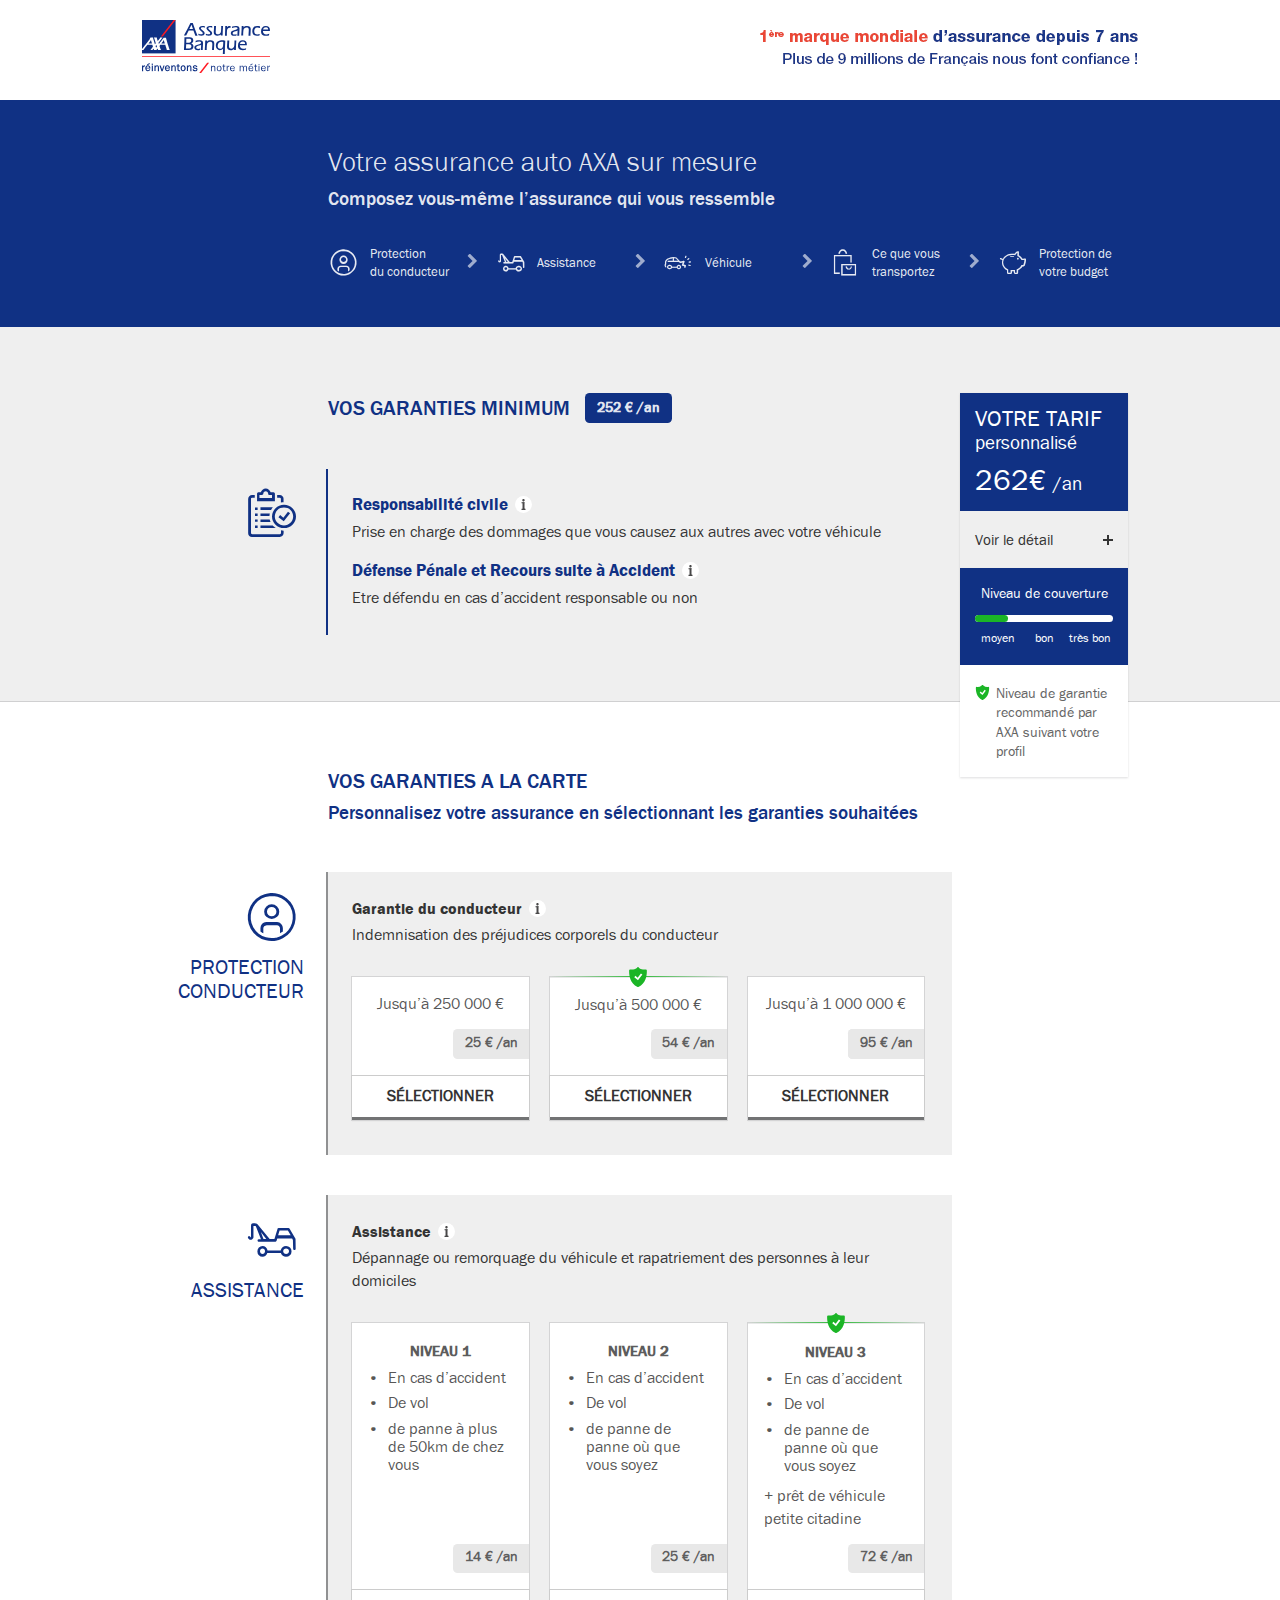
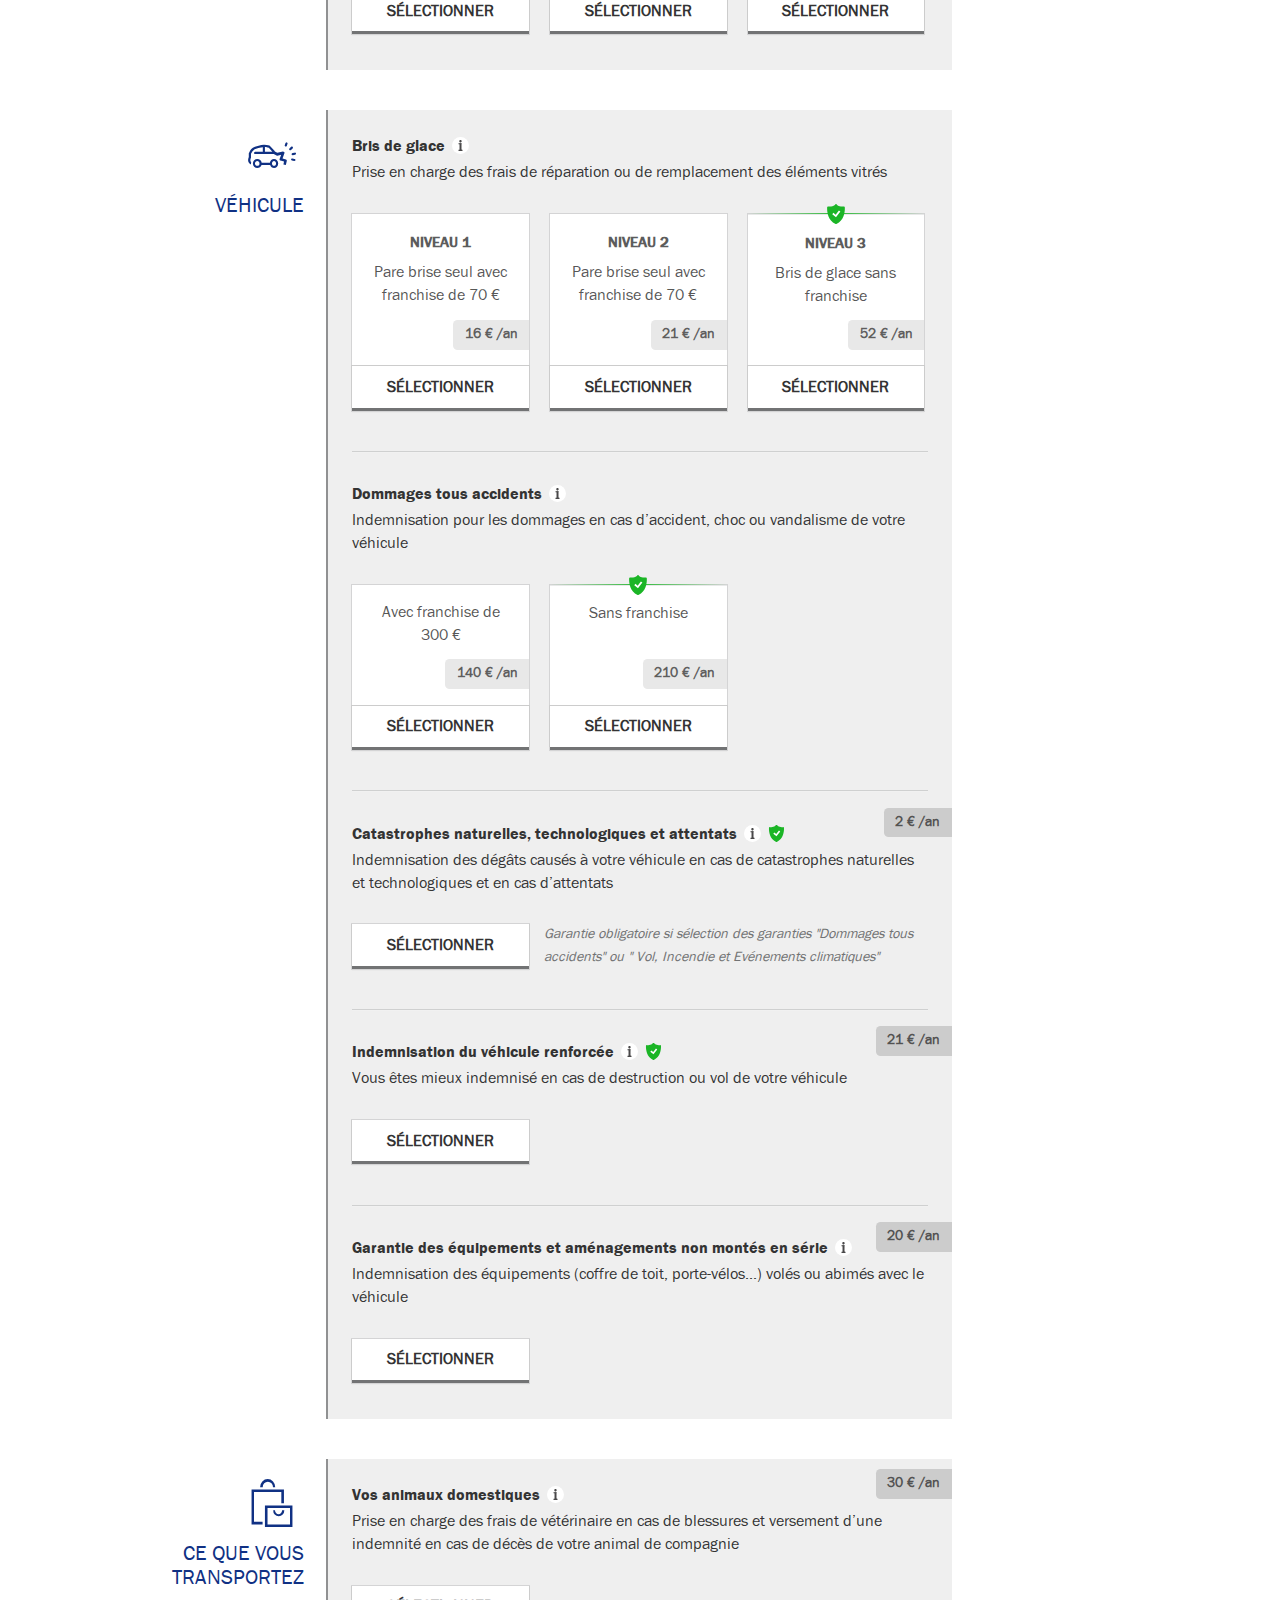
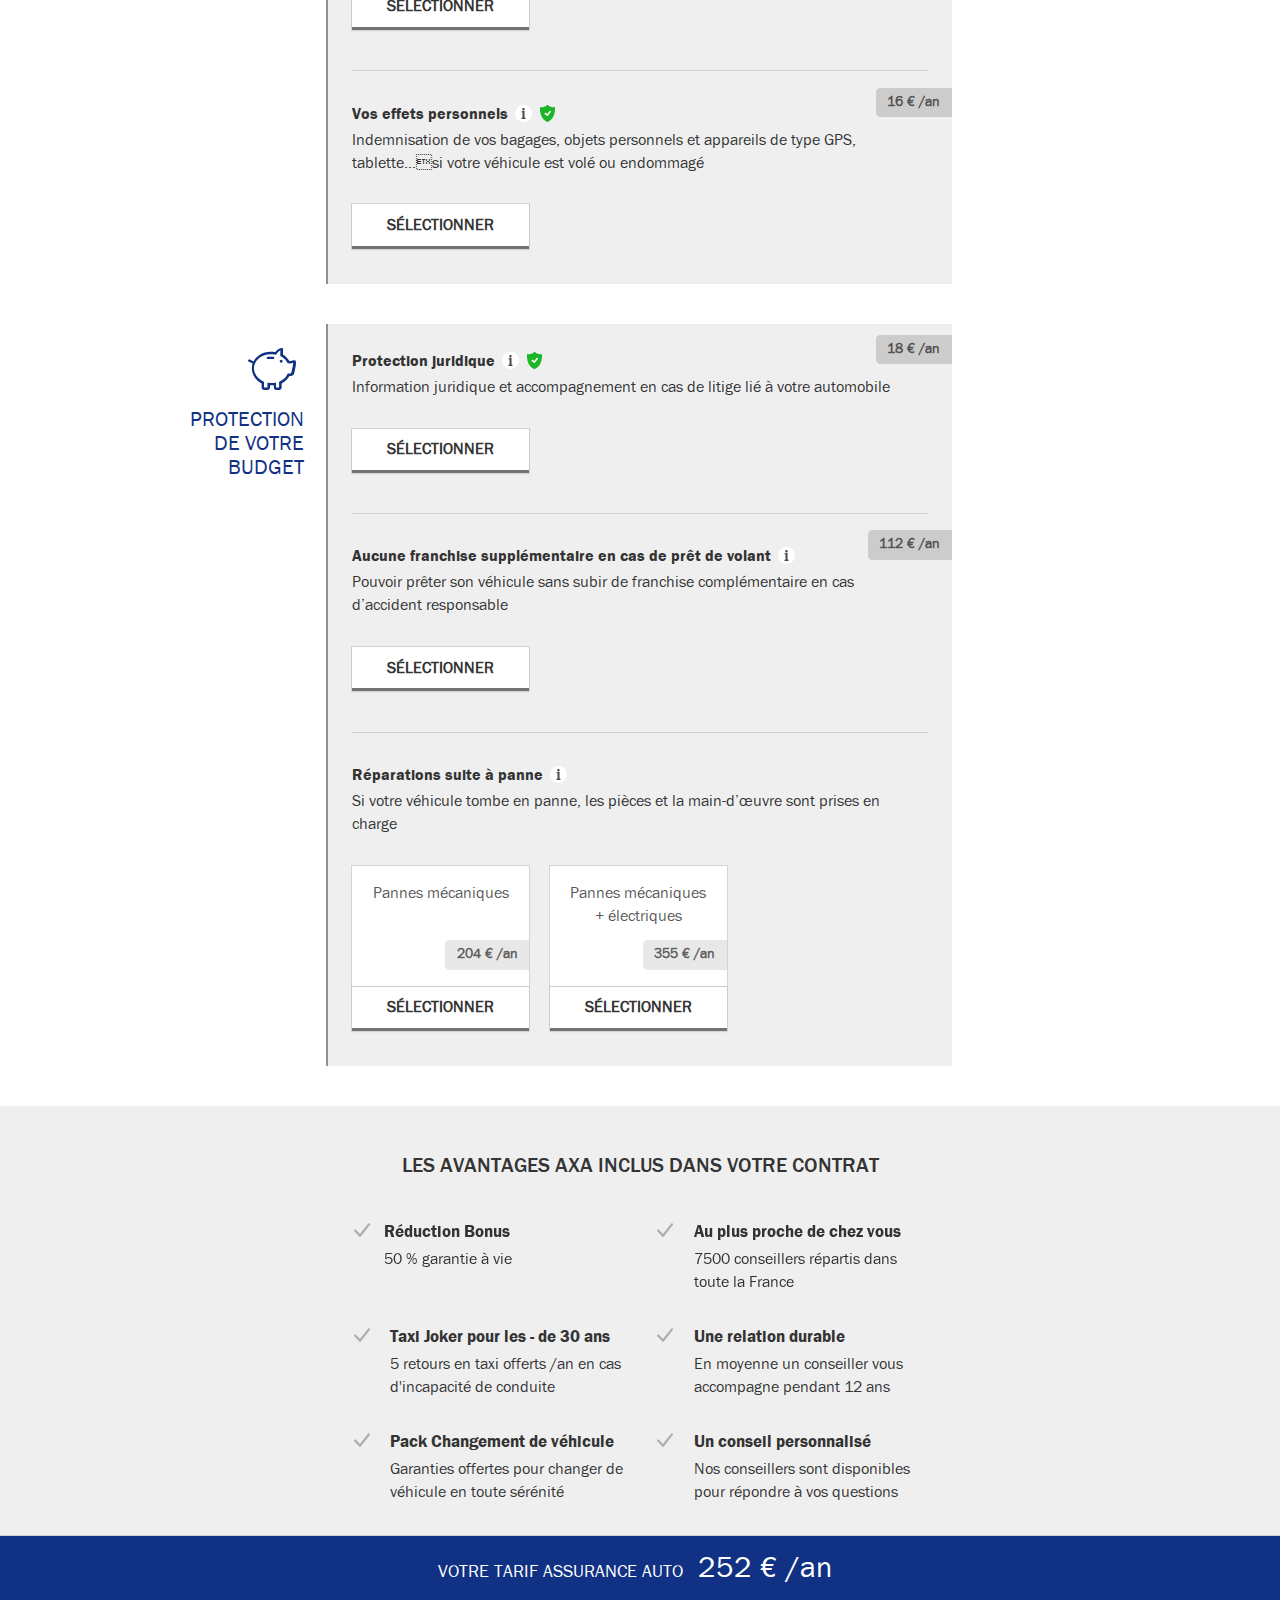
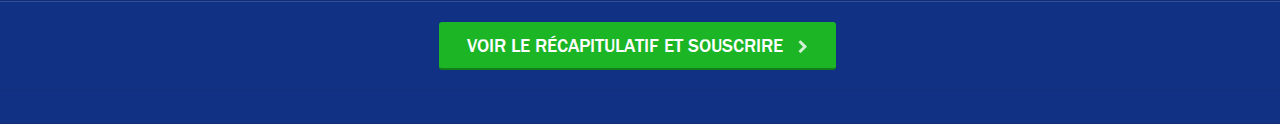
==== scenario1.html @ d93e7070 "scenario 2 wip + user agent old browser" ====
<!DOCTYPE html>
<html>
<head>
  <!-- Standard Meta -->
  <meta charset="utf-8" />
  <meta http-equiv="X-UA-Compatible" content="IE=edge,chrome=1" />
  <meta name="viewport" content="width=device-width, initial-scale=1.0, maximum-scale=1.0">


  <!-- Site Properities -->
  <title>AXA | Assurance Auto</title>

  <link rel="shortcut icon" type="image/vnd.microsoft.icon" href="images/favicon.ico">

  <link rel="stylesheet" type="text/css" href="css/jquery.reject.css" />
  <link rel="stylesheet" type="text/css" href="css/semantic.css">
  <link rel="stylesheet" type="text/css" href="css/scenario1.css">

  <script src="http://cdnjs.cloudflare.com/ajax/libs/jquery/2.0.3/jquery.js"></script>
  <script src="js/jquery.reject.js"></script>
  <script src="js/semantic.js"></script>
  <script src="js/scenario1.js"></script>

  <!-- REJECT OLD BROWSER -->
  <script>
	$(function() {
		// Handle external links
		$('a[rel="external"]').click(function() {
			var href = $(this).attr('href');

			// Send external link event to Google Analytics
			try {
				_gaq.push(['_trackEvent','External Links', href.split(/\/+/g)[1], href]);
			} catch (e) {};

			window.open(href,'jr_'+Math.round(Math.random()*11));
			return false;
		});

		// Handle displaying of option links
		$('em.option').css({
			cursor: 'pointer',
			fontSize: '1.1em',
			color: '#333',
			letterSpacing: '1px',
			borderBottom: '1px dashed #BBB'
		}).click(function() {
			var self = $(this);
			var opt = $.trim(self.text());

			$('ol.dp-c:first').children('li').children('span').each(function() {
				var self = $(this);
				var text = self.text();
				var srch = opt+':';

				// If found, highlight and jump window to position on page
				if (text.search(srch) !== -1) {
					self.css('color','red');
					window.location.hash = '#c-'+opt;
					window.scrollTo(0,self[0].offsetTop);
				}
			});
		});



		function excludeOldIE(){
			$.reject({
				reject: {
					// safari: true, // Apple Safari
					// chrome: true, // Google Chrome
					// firefox: true, // Mozilla Firefox
					msie: 9, // Microsoft Internet Explorer
					opera: true, // Opera
					konqueror: true, // Konqueror (Linux)
					unknown: true // Everything else
				},
				header: 'Navigateur non compatible ', // Header Text
				paragraph1: 'L\'affichage de ce parcours n\'est pas optimisé pour fonctionner avec une version d\'Internet Explorer antérieur à 10 ou avec le navigateur Opéra. Veuillez vous référer à un des navigateurs suivant afin d\'effectuer le test dans de bonne conditions. Nous vous recommandons d\'utiliser Chrome.', // Paragraph 1
				paragraph2: '',
				display: ['chrome','firefox','safari'],
				close: false
			}); // Customized Browsers

			return false;
		}

		excludeOldIE();


	});
	</script>

</head>
<body>

  <!-- HEADER -->
  <header>
    <div class="ui page padded grid">
      <div class="middle aligned row">
        <div class="four wide column">
          <a href="#" id="logo"><img src="images/logo_axa_assurance_banque.svg" alt="AXA Banque"></a>
        </div>
        <div class="twelve wide column">
          <div id="visual" class="ui right aligned segment">
            <img id="baseline" src="images/baseline.png" srcset="images/baseline.png 1x, images/baseline@2x.png 2x" alt="1ère marque mondiale d'assurance depuis 7 ans">
          </div>
        </div>
      </div>
    </div>
  </header>

<!-- MASTER TITLE -->
  <div id="masterTitle" class="ui inverted vertical segment">
    <div class="ui page grid">
      <div class="row">
        <div class="right floated thirteen wide column ">
          <h1>Votre assurance auto AXA sur mesure</h1>
          <p id="second_title">Composez vous-même l’assurance qui vous ressemble</p>
        </div>
      </div>
      <div class="row">
        <div class="right floated thirteen wide column">
          <div class="ui large inverted breadcrumb">
            <div class="section"><i class="icon-conducteur icon"></i><span>Protection<br>du conducteur</span></div>
            <i class="right chevron icon divider"></i>
            <div class="section"><i class="icon-assistance icon"></i><span>Assistance</span></div>
            <i class="right chevron icon divider"></i>
            <div class="section"><i class="icon-vehicule icon"></i><span>Véhicule</span></div>
            <i class="right chevron icon divider"></i>
            <div class="section"><i class="icon-transport icon"></i><span>Ce que vous transportez</span></div>
            <i class="right chevron icon divider"></i>
            <div class="section"><i class="icon-budget icon"></i><span>Protection de votre budget</span></div>
          </div>
        </div>
      </div>
    </div>
  </div>

<!-- GARANTIES-->
<div class="garanties">

  <!-- STICKY -->
  <div class="ui right rail">
    <div class="ui sticky">
      <div class="ui segment title">
        VOTRE TARIF<br>
        <span>personnalisé</span><br>
        <span class="total">262€</span> <span>/an</span>
      </div>
      <div class="ui segment detail ">
      <div class="ui grid trigger">
        <div class="twelve wide column">Voir le détail</div>
        <div class="four wide right aligned column"><img src="images/plus.svg"></div>
      </div>

        <!-- Modal sticky -->
        <div class="long ui modal">
        <div class="ui segment detail">
          <div class="ui grid trigger">
            <div class="twelve wide column">Masquer le détail</div>
            <div class="four wide right aligned column"><img src="images/minus.svg"></div>
          </div>
        </div>
          <table class="ui single line padded very basic table">
            <tbody>
              <thead>
                <tr>
                  <th class="first" colspan="5">VOS GARANTIES MINIMUM</th>
                </tr>
              </thead>
              <tr>
                <td colspan="3">Responsabilité civile + Dépense Pénale et Recours Suite à Accident</td>
                <td class="amount">54 €</td>
                <td><i class="huge icon-locker icon"></i></td>
              </tr>
              <thead>
                <tr>
                  <th colspan="5">VOTRE SÉLECTION DE GARANTIES</th>
                </tr>
              </thead>
              <tr>
                <td>VOTRE PROTECTION</td>
                <td class="offer">Garantie du conducteur</td>
                <td class="detailOffer">Jusqu’à 500 000 €</td>
                <td class="amount">54 €</td>
                <td><i class="huge icon-trash icon"></i></td>
              </tr>
              <tr>
                <td>ASSISTANCE</td>
                <td class="offer">Dépannage</td>
                <td class="detailOffer">Niveau 1</td>
                <td class="amount">8 €</td>
                <td><i class="huge icon-trash icon"></i></td>
              </tr>
              <tr>
                <td>VÉHICULE</td>
                <td class="offer">Vol / Incendie / Évén. climatiques</td>
                <td class="detailOffer">Sans Franchise</td>
                <td class="amount">20 €</td>
                <td><i class="huge icon-trash icon"></i></td>
              </tr>
              <tr class="owned">
                <td></td>
                <td class="offer">Bris de glace</td>
                <td class="detailOffer">Niveau 2</td>
                <td class="amount">21 €</td>
                <td><i class="huge icon-trash icon"></i></td>
              </tr>
              <tr>
                <td>CE QUE VOUS TRANSPORTEZ</td>
                <td class="offer">Animaux domestiques</td>
                <td class="detailOffer"></td>
                <td class="amount">30 €</td>
                <td><i class="huge icon-trash icon"></i></td>
              </tr>
            </tbody>
          </table>
        </div>
        <!-- Fin Modal sticky -->

      </div>
      <div class="ui segment couverture center aligned">
        Niveau de couverture
        <div class="ui progress" data-percent="24">
          <div class="bar" style="transition-duration: 300ms; width: 24%;"></div>
        </div>
        <div class="ui equal width padded grid">
          <div class="column">moyen</div>
          <div class="column">bon</div>
          <div class="column">très bon</div>
        </div>
      </div>
      <div class="ui segment legende">
        <div class="ui grid">
          <div class="one wide column"><img src="images/recommandation_badge.svg"></div>
          <div class="fourteen wide column description">Niveau de garantie recommandé par AXA suivant votre profil</div>
        </div>
      </div>
    </div>
  </div>
<!-- FIN STICKY -->

  <!-- GARANTIES BASE -->
  <div id="garanties_base" class="ui vertical segment">
    <div class="ui page grid startTitle">
      <div class="three wide right aligned column garanties_icons_col">
      </div>
      <div class="ten wide column garantie_content_col">
          <h2>VOS GARANTIES MINIMUM
            <div class="ui inverted label">252 € /an</div>
          </h2>
      </div>
    </div>
      <div class="ui page divided relaxed grid">
        <div class="three wide right aligned column garanties_icons_col">
          <i class="huge icon-garanties_minimum icon"></i>
        </div>
        <div class="ten wide column garantie_content_col">
          <h4>Responsabilité civile
            <img src="images/information_colored.svg" class="iconInfo pop" data-variation="inverted"  data-position="top center" >
            <div class="ui fluid popup transition hidden">
              Cette garantie prend en charge les dommages que le conducteur de votre véhicule pourrait  causer aux autres lors d’un accident de la circulation dont il est responsable. Ainsi seront indemnisés :
              <ul>
                <li>les personnes blessées ou tuées (les passagers de votre véhicule, les conducteurs et passagers des autres véhicules, les piétons ou cyclistes)</li>
                <li>les dégâts matériels causés aux autres (véhicules, façades etc…)</li>
              </ul>
              En revanche, vos propres dommages (corporels ou matériels) ne sont jamais pris en charge par cette garantie.
            </div>
          </h4>
          <p>Prise en charge des dommages que vous causez aux autres avec votre véhicule</p>
          <h4>Défense Pénale et Recours suite à Accident
            <img src="images/information_colored.svg" class="iconInfo pop" data-variation="inverted" data-position="top center" >
            <div class="ui fluid popup transition hidden" >
              En cas d’accident de la circulation, nous assurons votre défense devant les tribunaux lorsque vous faites l’objet de poursuites pénales. Si vous n’êtes pas responsable de l’accident, nous vous aidons à obtenir la réparation de vos dommages (véhicule assuré et ses occupants).
            </div>
          </h4>
          <p>Etre défendu en cas d’accident responsable ou non</p>
        </div>
      </div>
  </div>


  <!-- GARANTIES A LA CARTE -->
  <div id="garanties_carte" class="ui vertical segment">
    <div class="ui page grid startTitle">
      <div class="three wide right aligned column garanties_icons_col">
      </div>
      <div class="ten wide column garantie_content_col">
          <h2>VOS GARANTIES A LA CARTE</h2>
          <p id="second_title">Personnalisez votre assurance en sélectionnant les garanties souhaitées</p>
      </div>
    </div>

    <!-- SECTION PANEL D'OFFRES -->
    <div class="ui page divided relaxed grid">
        <div class="three wide right aligned column garanties_icons_col">
          <i class="huge icon-conducteur icon"></i>
          <p>PROTECTION CONDUCTEUR</p>
        </div>
        <div class="ten wide column garantie_content_col offers">
          <h4>Garantie du conducteur
            <img src="images/information_colored.svg" class="iconInfo pop" data-variation="inverted" data-position="top center" >
            <div class="ui fluid popup transition hidden">
              Cette garantie prend en charge les préjudices liés aux blessures ou au décès du conducteur de votre véhicule (dépenses de santé/chirurgie/obsèques, handicap temporaire ou définitif, assistance d’une tierce personne, perte de revenus, etc…) lorsqu'il est lui-même responsable de l'accident.
            </div>
          </h4>
          <p>Indemnisation des préjudices corporels du conducteur</p>



          <div class="ui three cards">
            <div class="ui card">
              <div class="content">
                <div class="description center aligned">
                  Jusqu’à 250 000 €
                </div>
                <div class="ui label">25 € /an</div>
              </div>

              <div class="ui bottom attached buttons">
                <div class="ui toggle button">
                  SÉLECTIONNER
                </div>
              </div>
            </div>

            <div class="ui card recommandation">
                <img src="images/recommandation_badge.svg" class="icon-recommandation icon offerBadge"></i>
              <div class="content">
                <div class="description center aligned">
                  Jusqu’à 500 000 €
                </div>
                <div class="ui label">54 € /an</div>
              </div>
              <div class="ui bottom attached buttons">
                <div class="ui toggle button">
                  SÉLECTIONNER
                </div>
              </div>
            </div>

            <div class="ui card">
              <div class="content">
                <div class="description center aligned">
                  Jusqu’à 1 000 000 €
                </div>
                <div class="ui label">95 € /an</div>
              </div>
              <div class="ui bottom"><div class="ui label">95 € /an</div></div>
              <div class="ui bottom attached buttons">
                <div class="ui toggle button">
                  SÉLECTIONNER
                </div>
              </div>
            </div>
          </div>

        </div>
    </div>
    <!-- FIN DE SECTION PANEL D'OFFRES -->

    <!-- SECTION PANEL D'OFFRES -->
    <div class="ui page divided relaxed grid">
        <div class="three wide right aligned column garanties_icons_col">
          <i class="huge icon-assistance icon"></i>
          <p>ASSISTANCE</p>
        </div>
        <div class="ten wide column garantie_content_col offers">
          <h4>Assistance
            <img src="images/information_colored.svg" class="iconInfo pop" data-variation="inverted" data-position="top center" >
            <div class="ui fluid popup transition hidden">
              Nous organisons le dépannage/remorquage de votre véhicule 24h/24, 7j/7, en France et dans tous les pays étrangers figurant sur votre carte verte. et prenons en charge les frais de dépannage/remorquage.<br>
Nous prenons en charge l’organisation et les frais de taxi, train ou avion pour vous ramener chez vous et ensuite pour venir récupérer votre véhicule une fois réparé. Si vous préférez attendre sur place que votre véhicule soit réparé, nous organisons et prenons en charge les nuits d’hôtel (jusqu’à 2 nuits).
            </div>
          </h4>
          <p>Dépannage ou remorquage du véhicule et rapatriement des personnes à leur domiciles</p>

          <div class="ui three cards">
            <div class="ui card">
              <div class="content">
                <h4 class="ui sub header center aligned">
                  Niveau 1
                </h4>
                <div class="description">
                  <div class="ui bulleted list">
                    <div class="item">En cas d’accident</div>
                    <div class="item">De vol</div>
                    <div class="item">de panne à plus de 50km de chez vous</div>
                  </div>
                </div>
                  <div class="ui label">14 € /an</div>
              </div>
              <div class="ui bottom attached buttons">
                <div class="ui toggle button">
                  SÉLECTIONNER
                </div>
              </div>
            </div>

            <div class="ui card">
              <div class="content">
                <h4 class="ui sub header center aligned">
                  Niveau 2
                </h4>
                <div class="description">
                  <div class="ui bulleted list">
                    <div class="item">En cas d’accident</div>
                    <div class="item">De vol</div>
                    <div class="item">de panne de panne où que vous soyez</div>
                  </div>
                </div>
                <div class="ui label">25 € /an</div>
              </div>
              <div class="ui bottom attached buttons">
                <div class="ui toggle button">
                  SÉLECTIONNER
                </div>
              </div>
            </div>

            <div class="ui card recommandation">
                <img src="images/recommandation_badge.svg" class="icon-recommandation icon offerBadge"></i>
              <div class="content">
                <h4 class="ui sub header center aligned">
                  Niveau 3
                </h4>
                <div class="description">
                  <div class="ui bulleted list">
                    <div class="item">En cas d’accident</div>
                    <div class="item">De vol</div>
                    <div class="item">de panne de panne où que vous soyez</div>
                  </div>
                </div>
                <div class="description">
                  +  prêt de véhicule petite citadine
                </div>
                <div class="ui label">72 € /an</div>
              </div>
              <div class="ui bottom attached buttons">
                <div class="ui toggle button">
                  SÉLECTIONNER
                </div>
              </div>
            </div>
        </div>
    </div>
  </div>
<!-- FIN DE SECTION PANEL D'OFFRES -->

<!-- SECTION PANEL D'OFFRES -->
<div class="ui page divided relaxed grid">
    <div class="three wide right aligned column garanties_icons_col">
      <i class="huge icon-vehicule icon"></i>
      <p>VÉHICULE</p>
    </div>
    <div class="ten wide column garantie_content_col offers">


      <!-- SECTION OFFRE -->
      <h4>Bris de glace
        <img src="images/information_colored.svg" class="iconInfo pop" data-variation="inverted" data-position="top center" >
        <div class="ui fluid popup transition hidden">
          En fonction du niveau choisi, nous prenons en charge les frais de réparation ou de remplacement des éléments vitrés endommagés pare-brise, vitres, feux avant ou toit vitré.
        </div>
      </h4>
      <p>Prise en charge des frais de réparation ou de remplacement des éléments vitrés</p>

      <div class="ui three cards">
        <div class="ui card">
          <div class="content">
            <h4 class="ui sub header center aligned">
              Niveau 1
            </h4>
            <div class="description center aligned">
              Pare brise seul avec franchise de 70 €
            </div>
              <div class="ui label">16 € /an</div>
          </div>
          <div class="ui bottom attached buttons">
            <div class="ui toggle button">
              SÉLECTIONNER
            </div>
          </div>
        </div>

        <div class="ui card">
          <div class="content">
            <h4 class="ui sub header center aligned">
              Niveau 2
            </h4>
            <div class="description center aligned">
              Pare brise seul avec franchise de 70 €
            </div>
            <div class="ui label">21 € /an</div>
          </div>
          <div class="ui bottom attached buttons">
            <div class="ui toggle button">
              SÉLECTIONNER
            </div>
          </div>
        </div>

        <div class="ui card recommandation">
            <img src="images/recommandation_badge.svg" class="icon-recommandation icon offerBadge"></i>
          <div class="content">
            <h4 class="ui sub header center aligned">
              Niveau 3
            </h4>
            <div class="description center aligned">
              Bris de glace sans franchise
            </div>
            <div class="ui label">52 € /an</div>
          </div>
          <div class="ui bottom attached buttons">
            <div class="ui toggle button">
              SÉLECTIONNER
            </div>
          </div>
        </div>
    </div>
  <!-- FIN D'UNE SECTION OFFRE -->

  <div class="ui section divider"></div>

  <!-- SECTION OFFRE -->
  <h4>Dommages tous accidents
    <img src="images/information_colored.svg" class="iconInfo pop" data-variation="inverted" data-position="top center" >
    <div class="ui fluid popup transition hidden">
      Nous garantissons votre véhicule contre les dommages résultant de toute collision, choc, acte de vandalisme, ou sortie de route que vous soyez responsable ou non.
    </div>
  </h4>
  <p>Indemnisation pour les dommages en cas d’accident, choc ou vandalisme de votre véhicule</p>

  <div class="ui three cards">
    <div class="ui card">
      <div class="content">
        <div class="description center aligned">
          Avec franchise de 300 €
        </div>
          <div class="ui label">140 € /an</div>
      </div>
      <div class="ui bottom attached buttons">
        <div class="ui toggle button">
          SÉLECTIONNER
        </div>
      </div>
    </div>

    <div class="ui card recommandation">
        <img src="images/recommandation_badge.svg" class="icon-recommandation icon offerBadge"></i>
      <div class="content">
        <div class="description center aligned">
          Sans franchise
        </div>
        <div class="ui label">210 € /an</div>
      </div>
      <div class="ui bottom attached buttons">
        <div class="ui toggle button">
          SÉLECTIONNER
        </div>
      </div>
    </div>
  </div>
  <!-- FIN D'UNE SECTION OFFRE -->

  <div class="ui section divider"></div>

    <!-- SECTION OFFRE -->
    <div class="offer">
      <div class="ui label">2 € /an</div>
      <h4>Catastrophes naturelles, technologiques et attentats
        <img src="images/information_colored.svg" class="iconInfo pop" data-variation="inverted" data-position="top center">
        <div class="ui fluid popup transition hidden">
          Nous vous indemnisons pour les dommages matériels subis par votre véhicule en cas de grêle, neige, tempête, ouragan ou cyclone.
        </div>
        <img src="images/recommandation_badge.svg" class="iconInfo">
      </h4>
      <p>Indemnisation des dégâts causés à votre véhicule en cas de catastrophes naturelles et technologiques et en cas d’attentats</p>

      <div class="ui three cards">
        <div class="ui card buttonStandAlone">
          <div class="ui bottom attached buttons">
            <div class="ui toggle button">
              SÉLECTIONNER
            </div>
          </div>
        </div>
          <div class="ui segment sideNote">
            Garantie obligatoire si sélection des garanties "Dommages tous accidents" ou " Vol, Incendie et Evénements climatiques"
          </div>
      </div>
    </div>
    <!-- FIN D'UNE SECTION OFFRE -->

    <div class="ui section divider"></div>

      <!-- SECTION OFFRE -->
      <div class="offer">
        <div class="ui label">21 € /an</div>
        <h4>Indemnisation du véhicule renforcée
          <img src="images/information_colored.svg" class="iconInfo pop" data-variation="inverted" data-position="top center">
          <div class="ui fluid popup transition hidden">
            Votre véhicule vous est remboursé :
            <ul>
              <li>les personnes blessées ou tuées (les passagers de votre véhicule, les conducteurs et passagers des autres véhicules, les piétons ou cyclistes)</li>
              <li>les dégâts matériels causés aux autres (véhicules, façades etc…)</li>
            </ul>
            La valeur d’achat correspond au prix auquel vous avez acheté votre véhicule.<br>
            La valeur marché correspond au prix auquel le véhicule aurait pu être vendu juste avant le sinistre. Elle est toujours déterminée par un expert
          </div>
          <img src="images/recommandation_badge.svg" class="iconInfo">
        </h4>
        <p>Vous êtes mieux indemnisé en cas de destruction ou vol de votre véhicule</p>

        <div class="ui three cards">
          <div class="ui card buttonStandAlone">
            <div class="ui bottom attached buttons">
              <div class="ui toggle button">
                SÉLECTIONNER
              </div>
            </div>
          </div>
        </div>
      </div>
      <!-- FIN D'UNE SECTION OFFRE -->

      <div class="ui section divider"></div>

        <!-- SECTION OFFRE -->
        <div class="offer">
          <div class="ui label">20 € /an</div>
          <h4>Garantie des équipements et aménagements non montés en série
            <img src="images/information_colored.svg" class="iconInfo pop" data-variation="inverted" data-position="top center">
            <div class="ui fluid popup transition hidden">
              Nous indemnisons les équipements de votre véhicule non montés en série (coffre de toit, porte-vélos, aménagement pour personne handicapée...) jusqu’à 3500 € au titre des garanties incendie, vol, événements climatiques, et dommages tous accidents si celles-ci sont souscrites.
            </div>
          </h4>
          <p>Indemnisation des équipements (coffre de toit, porte-vélos...) volés ou abimés avec le véhicule</p>

          <div class="ui three cards">
            <div class="ui card buttonStandAlone">
              <div class="ui bottom attached buttons">
                <div class="ui toggle button">
                  SÉLECTIONNER
                </div>
              </div>
            </div>
          </div>
        </div>
        <!-- FIN D'UNE SECTION OFFRE -->
    </div>
</div>
<!-- FIN DE SECTION PANEL D'OFFRES -->

<!-- SECTION PANEL D'OFFRES -->
<div class="ui page divided relaxed grid">
    <div class="three wide right aligned column garanties_icons_col">
      <i class="huge icon-transport icon"></i>
      <p>CE QUE VOUS TRANSPORTEZ</p>
    </div>
    <div class="ten wide column garantie_content_col offers">

      <!-- SECTION OFFRE -->
      <div class="offer">
        <div class="ui label">30 € /an</div>
        <h4>Vos animaux domestiques
          <img src="images/information_colored.svg" class="iconInfo pop" data-variation="inverted" data-position="top center" >
          <div class="ui fluid popup transition hidden">
            Si suite à un accident, votre animal domestique transporté est blessé, nous prenons en charge les frais de vétérinaire jusqu’à 1 500 € /an. En cas de décès, nous prenons en charge les frais (incinération, sépulture…) dans la limite de ce plafond.
          </div>
        </h4>
        <p>Prise en charge des frais de vétérinaire en cas de blessures et versement d’une indemnité en cas de décès de votre animal de compagnie</p>

        <div class="ui three cards">
          <div class="ui card buttonStandAlone">
            <div class="ui bottom attached buttons">
              <div class="ui toggle button">
                SÉLECTIONNER
              </div>
            </div>
          </div>
        </div>
    </div>
    <!-- FIN D'UNE SECTION OFFRE -->

  <div class="ui section divider"></div>

        <!-- SECTION OFFRE -->
        <div class="offer">
          <div class="ui label">16 € /an</div>
          <h4>Vos effets personnels
            <img src="images/information_colored.svg" class="iconInfo pop" data-variation="inverted" data-position="top center">
            <div class="ui fluid popup transition hidden">
              Nous indemnisons vos effets personnels tels que bagages, objets personnels et appareils de type GPS, DVD, ordinateur portable s'ils sont endommagés ou volés en même temps que votre véhicule.
            </div>
          <img src="images/recommandation_badge.svg" class="iconInfo">
          </h4>
          <p>Indemnisation de vos bagages, objets personnels et appareils de type GPS, tablette…si votre véhicule est volé ou endommagé</p>

          <div class="ui three cards">
            <div class="ui card buttonStandAlone">
              <div class="ui bottom attached buttons">
                <div class="ui toggle button">
                  SÉLECTIONNER
                </div>
              </div>
            </div>
          </div>
        </div>
        <!-- FIN D'UNE SECTION OFFRE -->
    </div>
</div>
<!-- FIN DE SECTION PANEL D'OFFRES -->


<!-- SECTION PANEL D'OFFRES -->
<div class="ui page divided relaxed grid">
    <div class="three wide right aligned column garanties_icons_col">
      <i class="huge icon-budget icon"></i>
      <p>PROTECTION DE VOTRE BUDGET</p>
    </div>
    <div class="ten wide column garantie_content_col offers last">

      <!-- SECTION OFFRE -->
      <div class="offer">
        <div class="ui label">18 € /an</div>
        <h4>Protection juridique
          <img src="images/information_colored.svg" class="iconInfo pop" data-variation="inverted" data-position="top center" >
          <div class="ui fluid  popup transition hidden">
            Information juridique par téléphone et accompagnement jusqu’à la résolution amiable ou judiciaire du litige et la prise en charge des frais et honoraires  (experts, avocats…) jusqu’à 10 000 €  Domaines d’application :
            <ul>
              <li>l’achat ou la vente du véhicule,</li>
              <li>le contrôle technique,</li>
              <li>la réparation par un professionnel </li>
              <li>le box ou parking du véhicule,</li>
              <li>l’agression par un autre automobiliste</li>
              <li>tout litige vous opposant à l’assureur de votre véhicule</li>
            </ul>
          </div>
          <img src="images/recommandation_badge.svg" class="iconInfo">
        </h4>
        <p>Information juridique et accompagnement en cas de litige lié à votre automobile</p>

        <div class="ui three cards">
          <div class="ui card buttonStandAlone">
            <div class="ui bottom attached buttons">
              <div class="ui toggle button">
                SÉLECTIONNER
              </div>
            </div>
          </div>
        </div>
    </div>
    <!-- FIN D'UNE SECTION OFFRE -->

  <div class="ui section divider"></div>

        <!-- SECTION OFFRE -->
        <div class="offer">
          <div class="ui label">112 € /an</div>
          <h4>Aucune franchise supplémentaire en cas de prêt de volant
            <img src="images/information_colored.svg" class="iconInfo pop" data-variation="inverted" data-position="top center">
            <div class="ui fluid popup transition hidden">
              Lorsque vous prêtez votre véhicule à une personne autre que votre conjoint, une franchise complémentaire de 1500 € s’applique en cas d’accident  responsable. Cette option vous permet de supprimer la franchise complémentaire pour certains types de conducteurs à qui vous prêtez votre véhicule
            </div>
          </h4>
          <p>Pouvoir prêter son véhicule sans subir de franchise complémentaire en cas d’accident responsable</p>

          <div class="ui three cards">
            <div class="ui card buttonStandAlone">
              <div class="ui bottom attached buttons">
                <div class="ui toggle button">
                  SÉLECTIONNER
                </div>
              </div>
            </div>
          </div>
        </div>
        <!-- FIN D'UNE SECTION OFFRE -->

        <div class="ui section divider"></div>

        <!-- SECTION OFFRE -->
        <h4>Réparations suite à panne
          <img src="images/information_colored.svg" id="specificIcon" class="iconInfo pop" data-variation="inverted" data-position="top center" >
          <div class="ui fluid popup transition hidden">
            Cette garantie s’applique jusqu’au 100 000ème km du véhicule.
          </div>
        </h4>
        <p>Si votre véhicule tombe en panne, les pièces et la main-d’œuvre sont prises en charge</p>

        <div class="ui three cards">
          <div class="ui card">
            <div class="content">
              <div class="description center aligned">
                Pannes mécaniques
              </div>
                <div class="ui label">204 € /an</div>
            </div>
            <div class="ui bottom attached buttons">
              <div class="ui toggle button">
                SÉLECTIONNER
              </div>
            </div>
          </div>

          <div class="ui card">
            <div class="content">
              <div class="description center aligned">
                Pannes mécaniques + électriques
              </div>
              <div class="ui label">355 € /an</div>
            </div>
            <div class="ui bottom attached buttons">
              <div class="ui toggle button">
                SÉLECTIONNER
              </div>
            </div>
          </div>
        </div>
        <!-- FIN D'UNE SECTION OFFRE -->
      </div>
    </div>
    <!-- FIN DE SECTION PANEL D'OFFRES -->
  </div>
  <!-- FIN DE GARANTIES A LA CARTE -->
</div>
<!-- FIN DE GARANTIES -->

<!-- AVANTAGES -->
<div id="avantages" class="ui vertical segment passedFooter">

<!-- grid structure -->
  <div class="ui page relaxed grid">

    <div class="three wide right aligned column garanties_icons_col">
    </div>

    <!-- col content -->
    <div class="ten wide column garantie_content_col offers">


      <!-- title-->
      <div class="ui grid">
        <div class="sixteen wide center aligned column">
          <h2>Les avantages AXA inclus dans votre contrat</h2>
        </div>
      </div>

      <!-- ui grid content-->
      <div class="ui grid">
        <div class="height wide column">
          <div class="ui grid">
            <div class="one wide column">
                <i class="icon-check icon"></i>
            </div>
            <div class="fourteen wide column">
              <h4>Réduction Bonus</h4>
              <p>50 % garantie à vie</p>
            </div>
          </div>
        </div>

        <div class="height wide column">
          <div class="ui grid">
            <div class="two wide column">
                <i class="icon-check icon"></i>
            </div>
            <div class="fourteen wide column">
              <h4>Au plus proche de chez vous</h4>
              <p>7500 conseillers répartis dans toute la France</p>
            </div>
          </div>
        </div>
      </div>
      <!-- fin ui grid content-->

      <!-- ui grid content-->
      <div class="ui grid">
        <div class="height wide column">
          <div class="ui grid">
            <div class="two wide column">
                <i class="icon-check icon"></i>
            </div>
            <div class="fourteen wide column">
              <h4>Taxi Joker pour les - de 30 ans</h4>
              <p>5 retours en taxi offerts /an en cas d'incapacité de conduite</p>
            </div>
          </div>
        </div>

        <div class="height wide column">
          <div class="ui grid">
            <div class="two wide column">
                <i class="icon-check icon"></i>
            </div>
            <div class="fourteen wide column">
              <h4>Une relation durable</h4>
              <p>En moyenne un conseiller vous accompagne pendant 12 ans</p>
            </div>
          </div>
        </div>
      </div>
      <!-- fin ui grid content-->

      <!-- ui grid content-->
      <div class="ui grid">
        <div class="height wide column">
          <div class="ui grid">
            <div class="two wide column">
                <i class="icon-check icon"></i>
            </div>
            <div class="fourteen wide column">
              <h4>Pack Changement de véhicule</h4>
              <p>Garanties offertes pour changer de véhicule en toute sérénité</p>
            </div>
          </div>
        </div>

        <div class="height wide column">
          <div class="ui grid">
            <div class="two wide column">
                <i class="icon-check icon"></i>
            </div>
            <div class="fourteen wide column">
              <h4>Un conseil personnalisé</h4>
              <p>Nos conseillers sont disponibles pour répondre à vos questions</p>
            </div>
          </div>
        </div>
      </div>
      <!-- fin ui grid content-->

    </div>
    <!-- fin col content -->

  </div>
  <!-- fin grid structure -->

</div>
<!-- FIN AVANTAGES -->

<!-- FOOTER -->
<div id="footer" class="ui vertical center aligned segment">

  <h3>VOTRE TARIF ASSURANCE AUTO  <span>252 € /an<span></h3>
  <div class="ui section inverted divider"></div>
  <button class="big ui green button cta">
    Voir le récapitulatif et souscrire  <i class="chevron right icon"></i>
  </button>

  <!-- Modal souscription -->
  <div class="long ui modal">
    <div class="ui segment close">
      <img src="images/close.svg">
    </div>
    <table class="ui single line padded very basic table">
      <tbody>
        <thead>
          <tr>
            <th class="first" colspan="5">VOS GARANTIES MINIMUM</th>
          </tr>
        </thead>
        <tr>
          <td colspan="3">Responsabilité civile + Dépense Pénale et Recours Suite à Accident</td>
          <td class="amount">54 €</td>
          <td><i class="huge icon-locker icon"></i></td>
        </tr>
        <thead>
          <tr>
            <th colspan="5">VOTRE SÉLECTION DE GARANTIES</th>
          </tr>
        </thead>
        <tr>
          <td>VOTRE PROTECTION</td>
          <td class="offer">Garantie du conducteur</td>
          <td class="detailOffer">Jusqu’à 500 000 €</td>
          <td class="amount">54 €</td>
          <td><i class="huge icon-trash icon"></i></td>
        </tr>
        <tr>
          <td>ASSISTANCE</td>
          <td class="offer">Dépannage</td>
          <td class="detailOffer">Niveau 1</td>
          <td class="amount">8 €</td>
          <td><i class="huge icon-trash icon"></i></td>
        </tr>
        <tr>
          <td>VÉHICULE</td>
          <td class="offer">Vol / Incendie / Évén. climatiques</td>
          <td class="detailOffer">Sans Franchise</td>
          <td class="amount">20 €</td>
          <td><i class="huge icon-trash icon"></i></td>
        </tr>
        <tr class="owned">
          <td></td>
          <td class="offer">Bris de glace</td>
          <td class="detailOffer">Niveau 2</td>
          <td class="amount">21 €</td>
          <td><i class="huge icon-trash icon"></i></td>
        </tr>
        <tr>
          <td>CE QUE VOUS TRANSPORTEZ</td>
          <td class="offer">Animaux domestiques</td>
          <td class="detailOffer"></td>
          <td class="amount">30 €</td>
          <td><i class="huge icon-trash icon"></i></td>
        </tr>
      </tbody>
    </table>
    <div class="footer" >

      <h3>VOTRE TARIF ASSURANCE AUTO  <span>252 € /an<span></h3>
      <div class="ui section inverted divider"></div>
      <button class="big ui green button cta">
        Voir le récapitulatif et souscrire  <i class="chevron right icon"></i>
      </button>
    </div>
  </div>
  <!-- Fin Modal souscription -->
</div>
<!-- FIN FOOTER -->
<div class="ui vertical center aligned segment" style="background:#103184"></div>



</body>

</html>
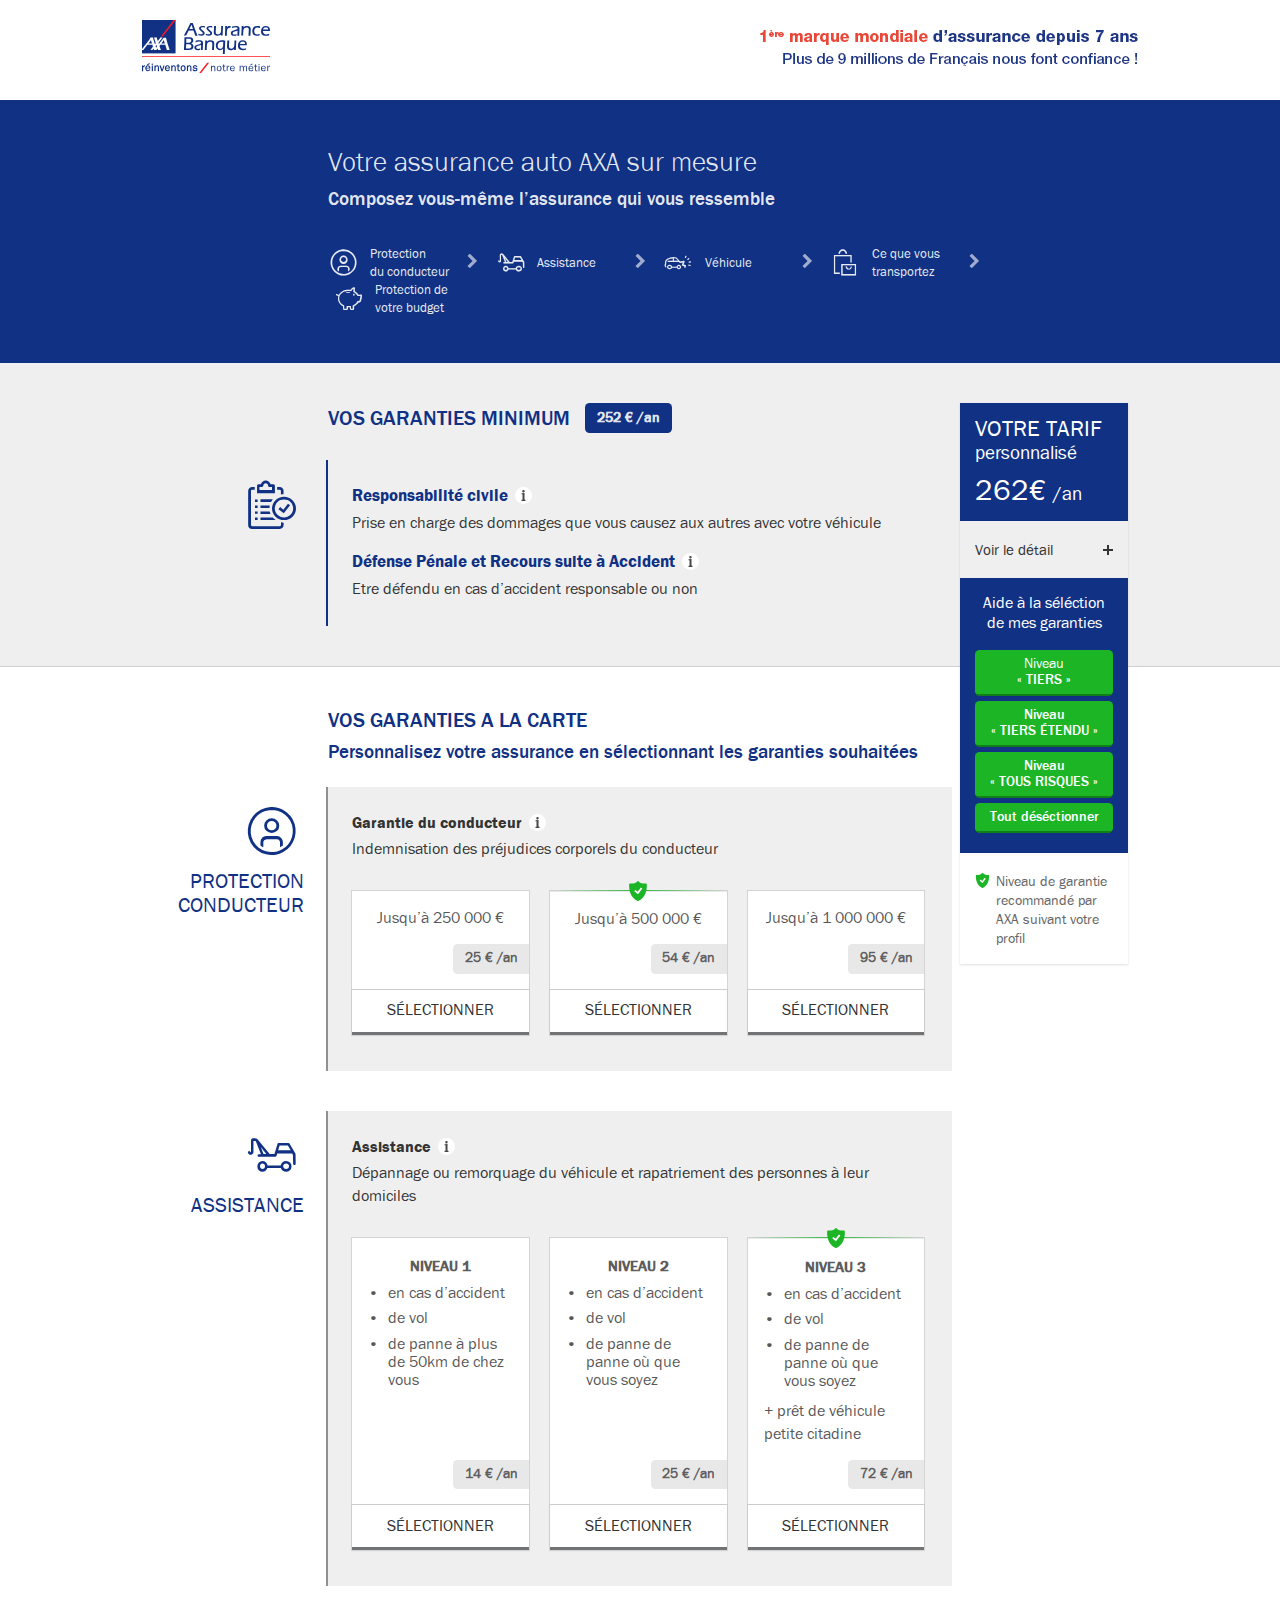
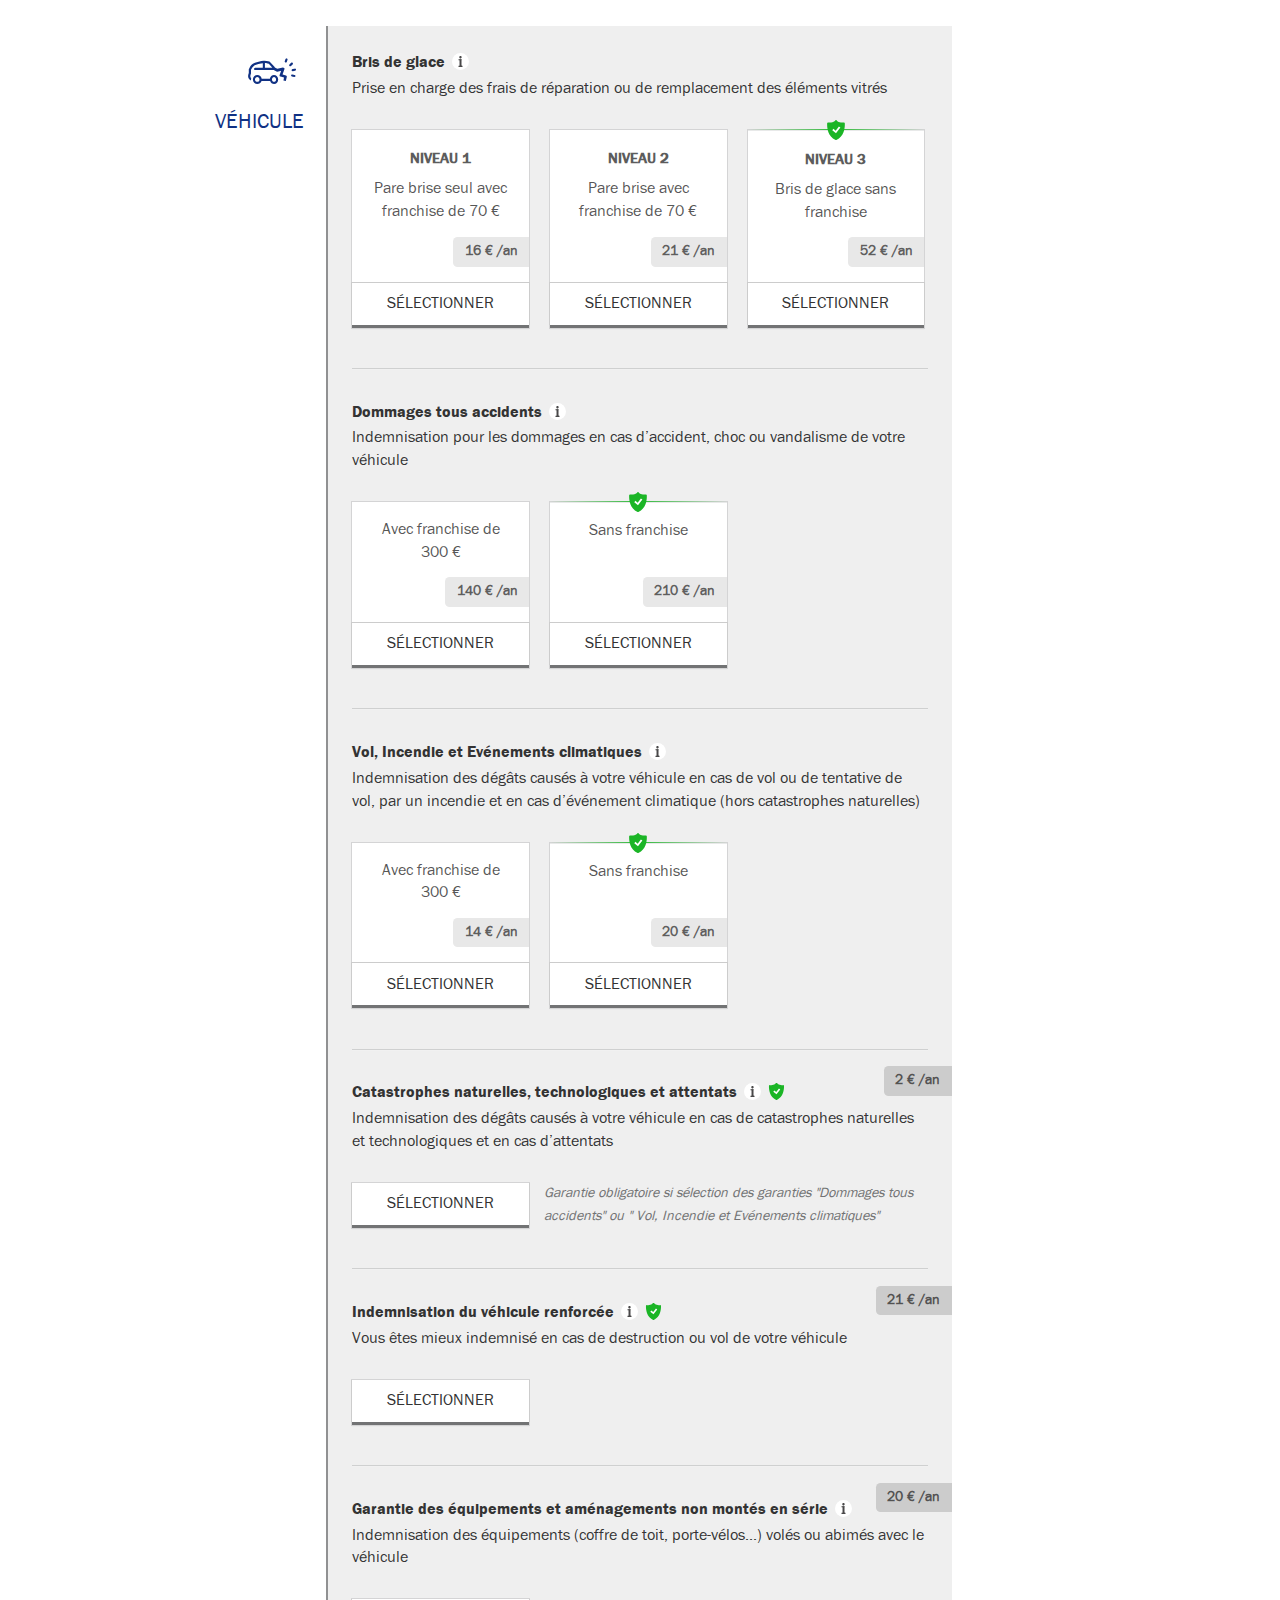
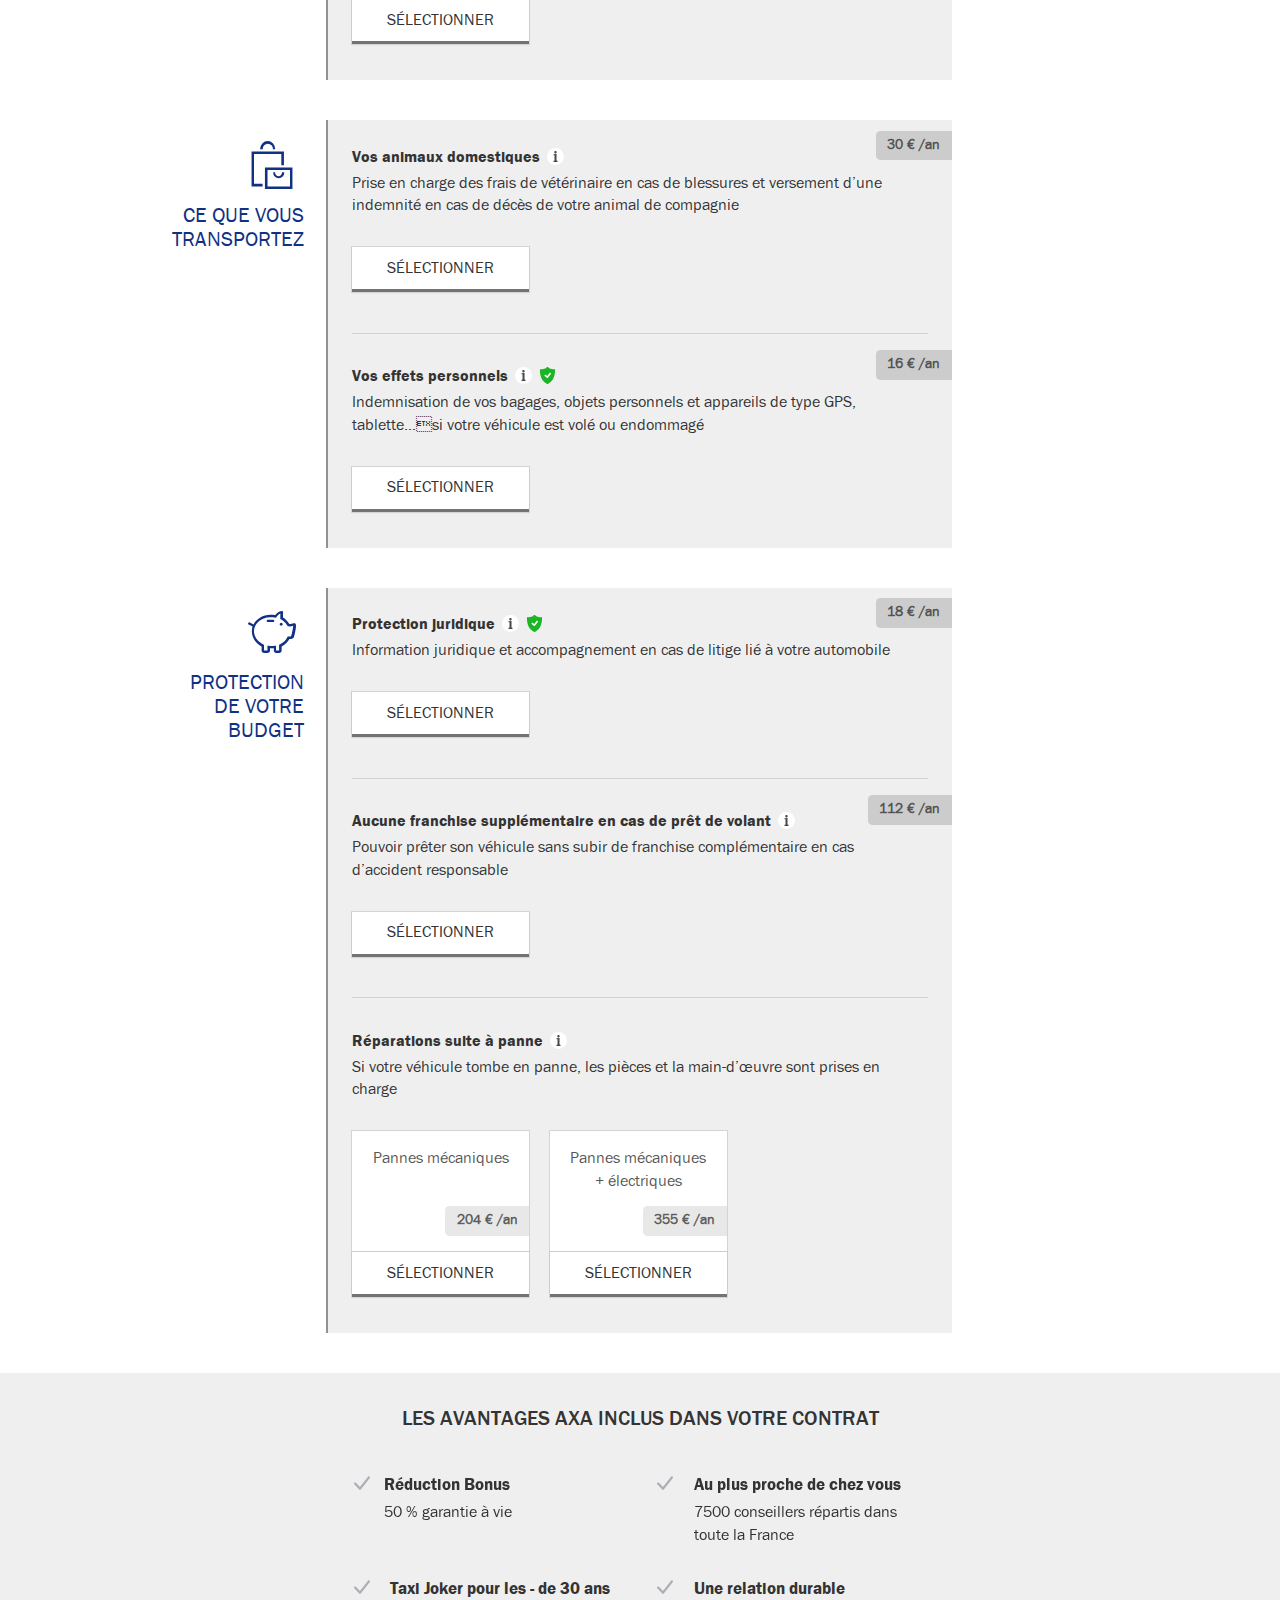
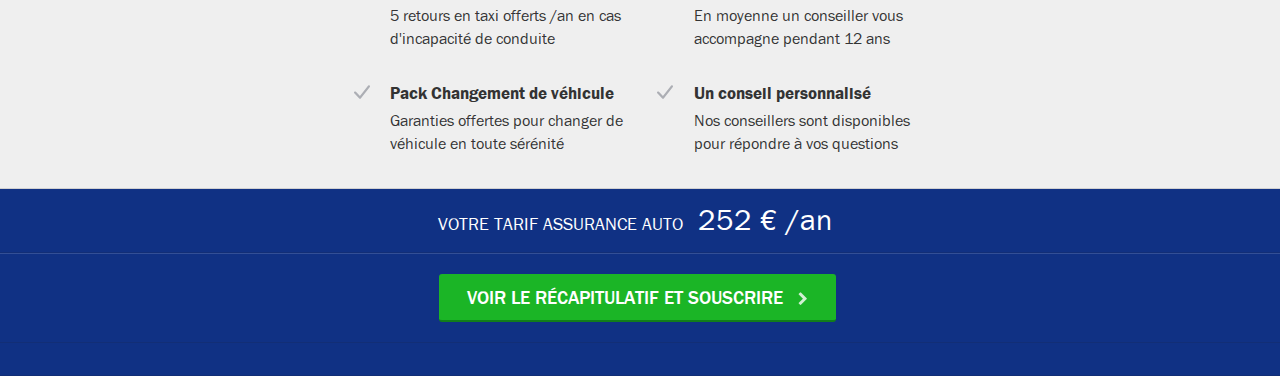
==== commit 35b89598: "maj scenario 1 + 3" ====
--- a/scenario1.html
+++ b/scenario1.html
@@ -220,16 +220,15 @@
         <!-- Fin Modal sticky -->
 
       </div>
-      <div class="ui segment couverture center aligned">
-        Niveau de couverture
-        <div class="ui progress" data-percent="24">
-          <div class="bar" style="transition-duration: 300ms; width: 24%;"></div>
-        </div>
-        <div class="ui equal width padded grid">
-          <div class="column">moyen</div>
-          <div class="column">bon</div>
-          <div class="column">très bon</div>
-        </div>
+      <div class="ui segment selectionneur center aligned">
+        <h5>Aide à la séléction de mes garanties</h5>
+        <button class="ui tiny fluid button tiers"><span>Niveau</span><br>« TIERS »</button>
+        <button class="ui tiny fluid button tiersEtendu">Niveau<br>« TIERS ÉTENDU »</button>
+        <button class="ui tiny fluid button tousRisques">Niveau<br>« TOUS RISQUES »</button>
+        <button class="ui tiny fluid button resetAll">Tout déséctionner</button>
+
+
+
       </div>
       <div class="ui segment legende">
         <div class="ui grid">
@@ -307,8 +306,6 @@
           </h4>
           <p>Indemnisation des préjudices corporels du conducteur</p>
 
-
-
           <div class="ui three cards">
             <div class="ui card">
               <div class="content">
@@ -319,8 +316,9 @@
               </div>
 
               <div class="ui bottom attached buttons">
-                <div class="ui toggle button">
-                  SÉLECTIONNER
+                <div class="ui radio checkbox">
+                  <input type="radio" name="garantie_conducteur" >
+                  <label><span></span></label>
                 </div>
               </div>
             </div>
@@ -334,8 +332,9 @@
                 <div class="ui label">54 € /an</div>
               </div>
               <div class="ui bottom attached buttons">
-                <div class="ui toggle button">
-                  SÉLECTIONNER
+                <div class="ui radio  checkbox tiers etendu tousRisques">
+                  <input type="radio" name="garantie_conducteur">
+                  <label><span></span></label>
                 </div>
               </div>
             </div>
@@ -349,8 +348,9 @@
               </div>
               <div class="ui bottom"><div class="ui label">95 € /an</div></div>
               <div class="ui bottom attached buttons">
-                <div class="ui toggle button">
-                  SÉLECTIONNER
+                <div class="ui radio checkbox">
+                  <input type="radio" name="garantie_conducteur">
+                  <label><span></span></label>
                 </div>
               </div>
             </div>
@@ -384,16 +384,17 @@
                 </h4>
                 <div class="description">
                   <div class="ui bulleted list">
-                    <div class="item">En cas d’accident</div>
-                    <div class="item">De vol</div>
+                    <div class="item">en cas d’accident</div>
+                    <div class="item">de vol</div>
                     <div class="item">de panne à plus de 50km de chez vous</div>
                   </div>
                 </div>
                   <div class="ui label">14 € /an</div>
               </div>
               <div class="ui bottom attached buttons">
-                <div class="ui toggle button">
-                  SÉLECTIONNER
+                <div class="ui radio checkbox">
+                  <input type="radio" name="assistance">
+                  <label><span></span></label>
                 </div>
               </div>
             </div>
@@ -405,16 +406,17 @@
                 </h4>
                 <div class="description">
                   <div class="ui bulleted list">
-                    <div class="item">En cas d’accident</div>
-                    <div class="item">De vol</div>
+                    <div class="item">en cas d’accident</div>
+                    <div class="item">de vol</div>
                     <div class="item">de panne de panne où que vous soyez</div>
                   </div>
                 </div>
                 <div class="ui label">25 € /an</div>
               </div>
               <div class="ui bottom attached buttons">
-                <div class="ui toggle button">
-                  SÉLECTIONNER
+                <div class="ui radio checkbox">
+                  <input type="radio" name="assistance">
+                  <label><span></span></label>
                 </div>
               </div>
             </div>
@@ -427,8 +429,8 @@
                 </h4>
                 <div class="description">
                   <div class="ui bulleted list">
-                    <div class="item">En cas d’accident</div>
-                    <div class="item">De vol</div>
+                    <div class="item">en cas d’accident</div>
+                    <div class="item">de vol</div>
                     <div class="item">de panne de panne où que vous soyez</div>
                   </div>
                 </div>
@@ -438,8 +440,9 @@
                 <div class="ui label">72 € /an</div>
               </div>
               <div class="ui bottom attached buttons">
-                <div class="ui toggle button">
-                  SÉLECTIONNER
+                <div class="ui radio checkbox tiers etendu tousRisques">
+                  <input type="radio" name="assistance">
+                  <label><span></span></label>
                 </div>
               </div>
             </div>
@@ -461,7 +464,7 @@
       <h4>Bris de glace
         <img src="images/information_colored.svg" class="iconInfo pop" data-variation="inverted" data-position="top center" >
         <div class="ui fluid popup transition hidden">
-          En fonction du niveau choisi, nous prenons en charge les frais de réparation ou de remplacement des éléments vitrés endommagés pare-brise, vitres, feux avant ou toit vitré.
+          En fonction du niveau choisi, nous prenons en charge les frais de réparation ou de remplacement des éléments vitrés endommagés :pare-brise, vitres, feux avant ou toit vitré.
         </div>
       </h4>
       <p>Prise en charge des frais de réparation ou de remplacement des éléments vitrés</p>
@@ -478,8 +481,9 @@
               <div class="ui label">16 € /an</div>
           </div>
           <div class="ui bottom attached buttons">
-            <div class="ui toggle button">
-              SÉLECTIONNER
+            <div class="ui radio checkbox">
+              <input type="radio" name="bris_glace">
+              <label><span></span></label>
             </div>
           </div>
         </div>
@@ -490,13 +494,14 @@
               Niveau 2
             </h4>
             <div class="description center aligned">
-              Pare brise seul avec franchise de 70 €
+              Pare brise avec franchise de 70 €
             </div>
             <div class="ui label">21 € /an</div>
           </div>
           <div class="ui bottom attached buttons">
-            <div class="ui toggle button">
-              SÉLECTIONNER
+            <div class="ui radio checkbox">
+              <input type="radio" name="bris_glace">
+              <label><span></span></label>
             </div>
           </div>
         </div>
@@ -513,8 +518,9 @@
             <div class="ui label">52 € /an</div>
           </div>
           <div class="ui bottom attached buttons">
-            <div class="ui toggle button">
-              SÉLECTIONNER
+            <div class="ui radio checkbox etendu tousRisques">
+              <input type="radio" name="bris_glace">
+              <label><span></span></label>
             </div>
           </div>
         </div>
@@ -541,8 +547,9 @@
           <div class="ui label">140 € /an</div>
       </div>
       <div class="ui bottom attached buttons">
-        <div class="ui toggle button">
-          SÉLECTIONNER
+        <div class="ui radio checkbox">
+          <input type="radio" name="accident">
+          <label><span></span></label>
         </div>
       </div>
     </div>
@@ -556,8 +563,55 @@
         <div class="ui label">210 € /an</div>
       </div>
       <div class="ui bottom attached buttons">
-        <div class="ui toggle button">
-          SÉLECTIONNER
+        <div class="ui radio checkbox tousRisques">
+          <input type="radio" name="accident">
+          <label><span></span></label>
+        </div>
+      </div>
+    </div>
+  </div>
+  <!-- FIN D'UNE SECTION OFFRE -->
+
+  <div class="ui section divider"></div>
+
+  <!-- SECTION OFFRE -->
+  <h4>Vol, Incendie et Evénements climatiques
+    <img src="images/information_colored.svg" class="iconInfo pop" data-variation="inverted" data-position="top center" >
+    <div class="ui fluid popup transition hidden">
+      Nous vous indemnisons en cas de vol ou d’incendie de votre véhicule. En cas de vol, si votre véhicule est retrouvé, nous prenons en charge les réparations des dommages subis.<br>
+Nous vous indemnisons également pour les dommages matériels subis par votre véhicule en cas de grêle, neige, tempête, ouragan ou cyclone.
+    </div>
+  </h4>
+  <p>Indemnisation des dégâts causés à votre véhicule en cas de vol ou de tentative de vol, par un incendie et en cas d’événement climatique (hors catastrophes naturelles)</p>
+
+  <div class="ui three cards">
+    <div class="ui card">
+      <div class="content">
+        <div class="description center aligned">
+          Avec franchise de 300 €
+        </div>
+          <div class="ui label">14 € /an</div>
+      </div>
+      <div class="ui bottom attached buttons">
+        <div class="ui radio checkbox">
+          <input type="radio" name="volIncendie">
+          <label><span></span></label>
+        </div>
+      </div>
+    </div>
+
+    <div class="ui card recommandation">
+        <img src="images/recommandation_badge.svg" class="icon-recommandation icon offerBadge"></i>
+      <div class="content">
+        <div class="description center aligned">
+          Sans franchise
+        </div>
+        <div class="ui label">20 € /an</div>
+      </div>
+      <div class="ui bottom attached buttons">
+        <div class="ui radio checkbox etendu tousRisques">
+          <input type="radio" name="volIncendie">
+          <label><span></span></label>
         </div>
       </div>
     </div>
@@ -572,7 +626,7 @@
       <h4>Catastrophes naturelles, technologiques et attentats
         <img src="images/information_colored.svg" class="iconInfo pop" data-variation="inverted" data-position="top center">
         <div class="ui fluid popup transition hidden">
-          Nous vous indemnisons pour les dommages matériels subis par votre véhicule en cas de grêle, neige, tempête, ouragan ou cyclone.
+          Nous vous indemnisons pour les dommages matériels subis par votre véhicule à la suite d’une catastrophe naturelle ou technologique déclarée par arrêté ministériel au Journal Officiel, ou à la suite d’un attentat tel que défini par le Code pénal.
         </div>
         <img src="images/recommandation_badge.svg" class="iconInfo">
       </h4>
@@ -581,8 +635,9 @@
       <div class="ui three cards">
         <div class="ui card buttonStandAlone">
           <div class="ui bottom attached buttons">
-            <div class="ui toggle button">
-              SÉLECTIONNER
+            <div class="ui checkbox etendu tousRisques">
+              <input type="checkbox" name="catastrophe">
+              <label><span></span></label>
             </div>
           </div>
         </div>
@@ -616,8 +671,9 @@
         <div class="ui three cards">
           <div class="ui card buttonStandAlone">
             <div class="ui bottom attached buttons">
-              <div class="ui toggle button">
-                SÉLECTIONNER
+              <div class="ui checkbox">
+                <input type="checkbox" name="indemnisation">
+                <label><span></span></label>
               </div>
             </div>
           </div>
@@ -641,8 +697,9 @@
           <div class="ui three cards">
             <div class="ui card buttonStandAlone">
               <div class="ui bottom attached buttons">
-                <div class="ui toggle button">
-                  SÉLECTIONNER
+                <div class="ui checkbox">
+                  <input type="checkbox" name="equipement_serie">
+                  <label><span></span></label>
                 </div>
               </div>
             </div>
@@ -675,8 +732,9 @@
         <div class="ui three cards">
           <div class="ui card buttonStandAlone">
             <div class="ui bottom attached buttons">
-              <div class="ui toggle button">
-                SÉLECTIONNER
+              <div class="ui checkbox">
+                <input type="checkbox" name="animaux">
+                <label><span></span></label>
               </div>
             </div>
           </div>
@@ -701,8 +759,9 @@
           <div class="ui three cards">
             <div class="ui card buttonStandAlone">
               <div class="ui bottom attached buttons">
-                <div class="ui toggle button">
-                  SÉLECTIONNER
+                <div class="ui checkbox">
+                  <input type="checkbox" name="effets_personnels">
+                  <label><span></span></label>
                 </div>
               </div>
             </div>
@@ -745,8 +804,9 @@
         <div class="ui three cards">
           <div class="ui card buttonStandAlone">
             <div class="ui bottom attached buttons">
-              <div class="ui toggle button">
-                SÉLECTIONNER
+              <div class="ui checkbox">
+                <input type="checkbox" name="protection_juridique">
+                <label><span></span></label>
               </div>
             </div>
           </div>
@@ -770,8 +830,9 @@
           <div class="ui three cards">
             <div class="ui card buttonStandAlone">
               <div class="ui bottom attached buttons">
-                <div class="ui toggle button">
-                  SÉLECTIONNER
+                <div class="ui checkbox">
+                  <input type="checkbox" name="pret_volant">
+                  <label><span></span></label>
                 </div>
               </div>
             </div>
@@ -799,8 +860,9 @@
                 <div class="ui label">204 € /an</div>
             </div>
             <div class="ui bottom attached buttons">
-              <div class="ui toggle button">
-                SÉLECTIONNER
+              <div class="ui radio checkbox">
+                <input type="radio" name="panne">
+                <label><span></span></label>
               </div>
             </div>
           </div>
@@ -813,8 +875,9 @@
               <div class="ui label">355 € /an</div>
             </div>
             <div class="ui bottom attached buttons">
-              <div class="ui toggle button">
-                SÉLECTIONNER
+              <div class="ui radio checkbox">
+                <input type="radio" name="panne">
+                <label><span></span></label>
               </div>
             </div>
           </div>
--- a/css/scenario1.css
+++ b/css/scenario1.css
@@ -170,7 +170,7 @@
   font-family: 'urwfranklingothicw02bold', 'Helvetica Neue', Arial, Helvetica, sans-serif;
   line-height: 1.2857em;
   margin: calc(2rem -  0.14285em ) 0em 1rem;
-  font-weight: bold;
+  font-weight: normal;
   padding: 0em;
 }
 
@@ -349,7 +349,7 @@
 }
 
 .garanties .ui.segment {
-  padding: 40px 0px 66px 0px;
+  padding: 40px 0px 40px 0px;
 }
 
 
@@ -372,6 +372,8 @@
   padding-top: 1.3rem;
 }
 
+
+
 .garanties .ui.segment .startTitle{
   margin-bottom: 20px;
 }
@@ -385,6 +387,12 @@
   padding-top: 1.6rem;
   padding-bottom: 1.6rem;
 
+}
+
+
+.garanties .ui.segment .ui.grid.startTitle > .column:not(.row).garantie_content_col{
+  padding-top: 0px;
+  padding-bottom: 0px;
 }
 
 .garanties .ui.segment .startTitle .garantie_content_col h2{
@@ -643,7 +651,7 @@
 .garanties .ui.right.rail {
   left:70%;
   z-index: 5;
-  padding-top: 66px;
+  padding-top: 40px;
   width: 200px;
 }
 
@@ -708,29 +716,35 @@
   padding-right: 0;
 }
 
-.garanties .ui.right.rail .ui.segment.couverture {
+.garanties .ui.right.rail .ui.segment.selectionneur {
   background: #103184;
   color: #fff;
   font-size: 14px;
 }
 
-.garanties .ui.right.rail .ui.segment.couverture .ui.grid {
-  font-size: 12px;
-}
-
-.garanties .ui.right.rail .ui.segment.couverture .ui.grid > .column:not(.row), .ui.grid > .row > .column{
-  padding: 0;
-}
-
-.garanties .ui.right.rail .ui.segment.couverture .ui.progress {
-  margin-top: 10px;
+.garanties .ui.right.rail .ui.segment.selectionneur .ui.button {
+  font-family: 'urwfranklingothicw02medium';
+  font-weight: normal;
+  background: #1bb526;;
+  color: #fff;
+  line-height: 16px;
+  padding: 6px;
   margin-bottom: 5px;
-  background: #fff;
-}
-
-.garanties .ui.right.rail .ui.segment.couverture .ui.progress .bar {
-  height: 7px;
-  background: #1bb526;
+  border-bottom: 2px solid rgba(0, 0, 0, 0.3);
+}
+
+.garanties .ui.right.rail .ui.segment.selectionneur .ui.button span {
+  font-family: 'urwfranklingothicw02regular';
+}
+
+.garanties .ui.right.rail .ui.segment.selectionneur .ui.button:hover{
+  transition: background 0.2s;
+  background: #14971d;
+}
+
+.garanties .ui.right.rail h5{
+  font-family: 'urwfranklingothicw02regular';
+  font-weight: normal;
 }
 
 
@@ -749,6 +763,10 @@
   padding-left: 5px;
   width: 78% !important;
 }
+
+
+
+
 
 
 
@@ -955,7 +973,59 @@
 }
 
 
-
+/*******************************
+           Checkbox
+*******************************/
+
+
+.ui.radio.checkbox, .ui.checkbox{
+  width: 100%;
+  cursor: pointer;
+}
+
+
+
+
+.ui.radio.checkbox label, .ui.checkbox label{
+  width: 100%;
+  padding: 0;
+  font-family: 'urwfranklingothicw02regular';
+  font-size: 16px;
+  color: #333333;
+  background: #ffffff;
+  min-height: 1em;
+  padding: 0.78571429em 1.5em;
+  text-align: center;
+  border-top: 1px solid #cccccc;
+  border-right: 1px solid #cccccc;
+  border-left: 1px solid #cccccc;
+}
+
+.ui.checkbox label{
+  border-top: none;
+
+}
+
+.ui.checkbox label > span:before{
+  content: "SÉLECTIONNER";
+}
+
+.ui.radio.checked label, .ui.checkbox.checked label{
+  color: #FFF !important;
+  background: #103184;
+  transition: background 0.2s;
+}
+
+.ui.radio.checked label > span:before, .ui.checkbox.checked label > span:before{
+  content: "SÉLECTIONNÉ";
+}
+
+
+.ui.radio.checkbox label:before, .ui.radio.checkbox label:after,
+.ui.checkbox label:before, .ui.checkbox label:after
+{
+  display: none;
+}
 
 
 
@@ -969,7 +1039,7 @@
 #avantages {
   background: #efefef;
   margin-top: 40px;
-  padding-top:30px;
+  padding-top:10;
 }
 
 #avantages .ui.segment {
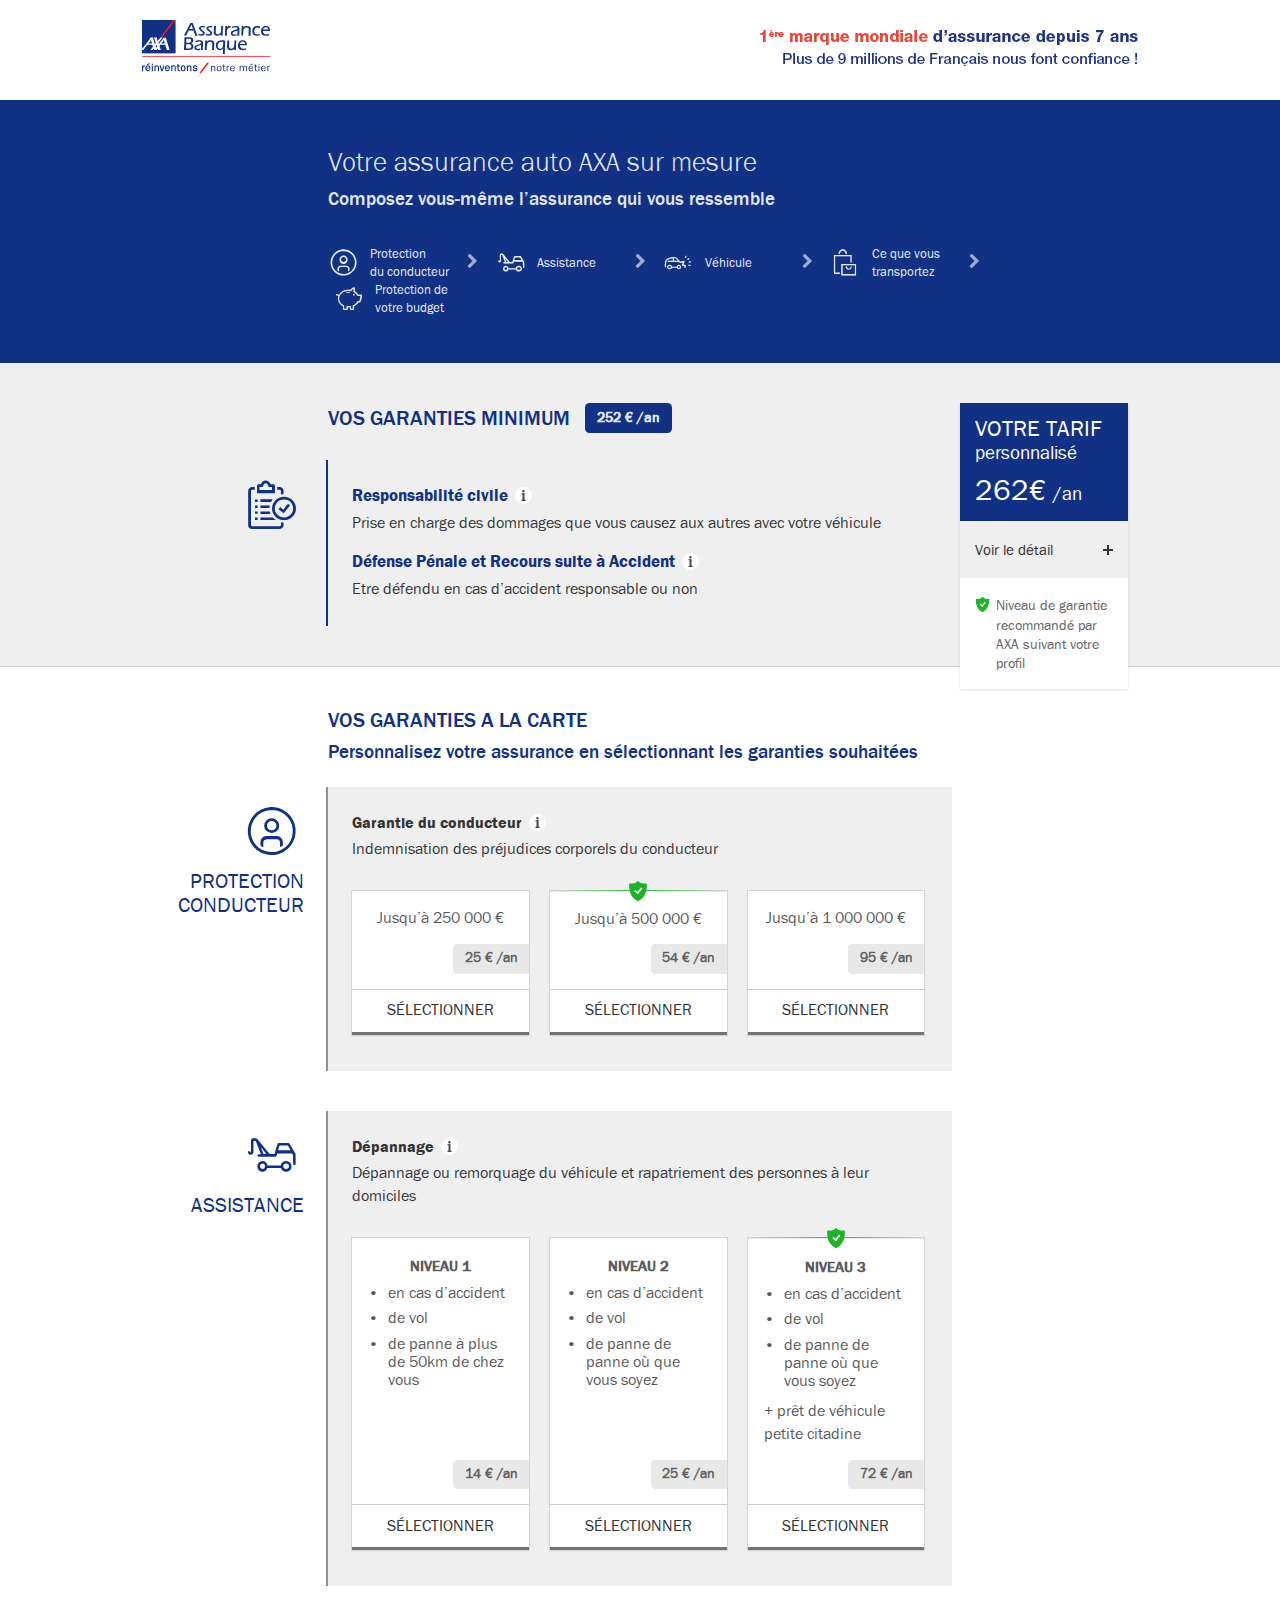
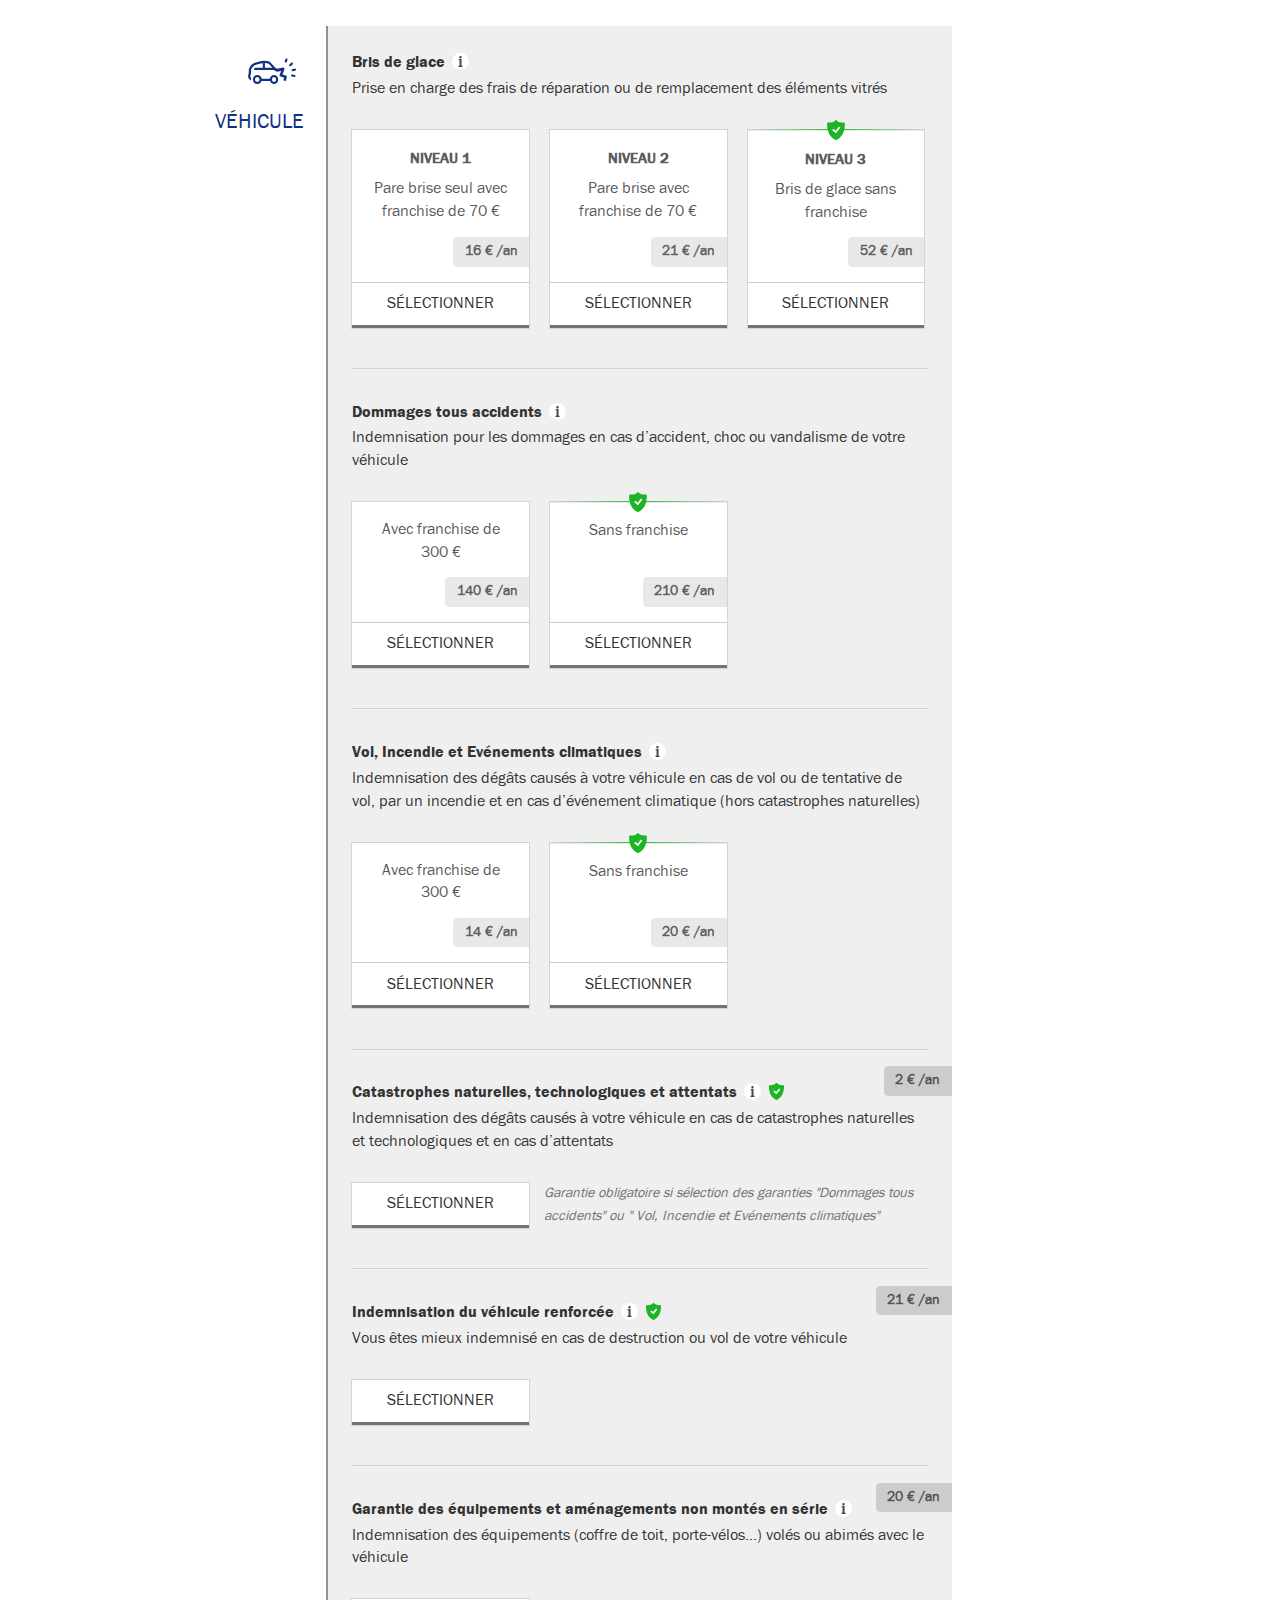
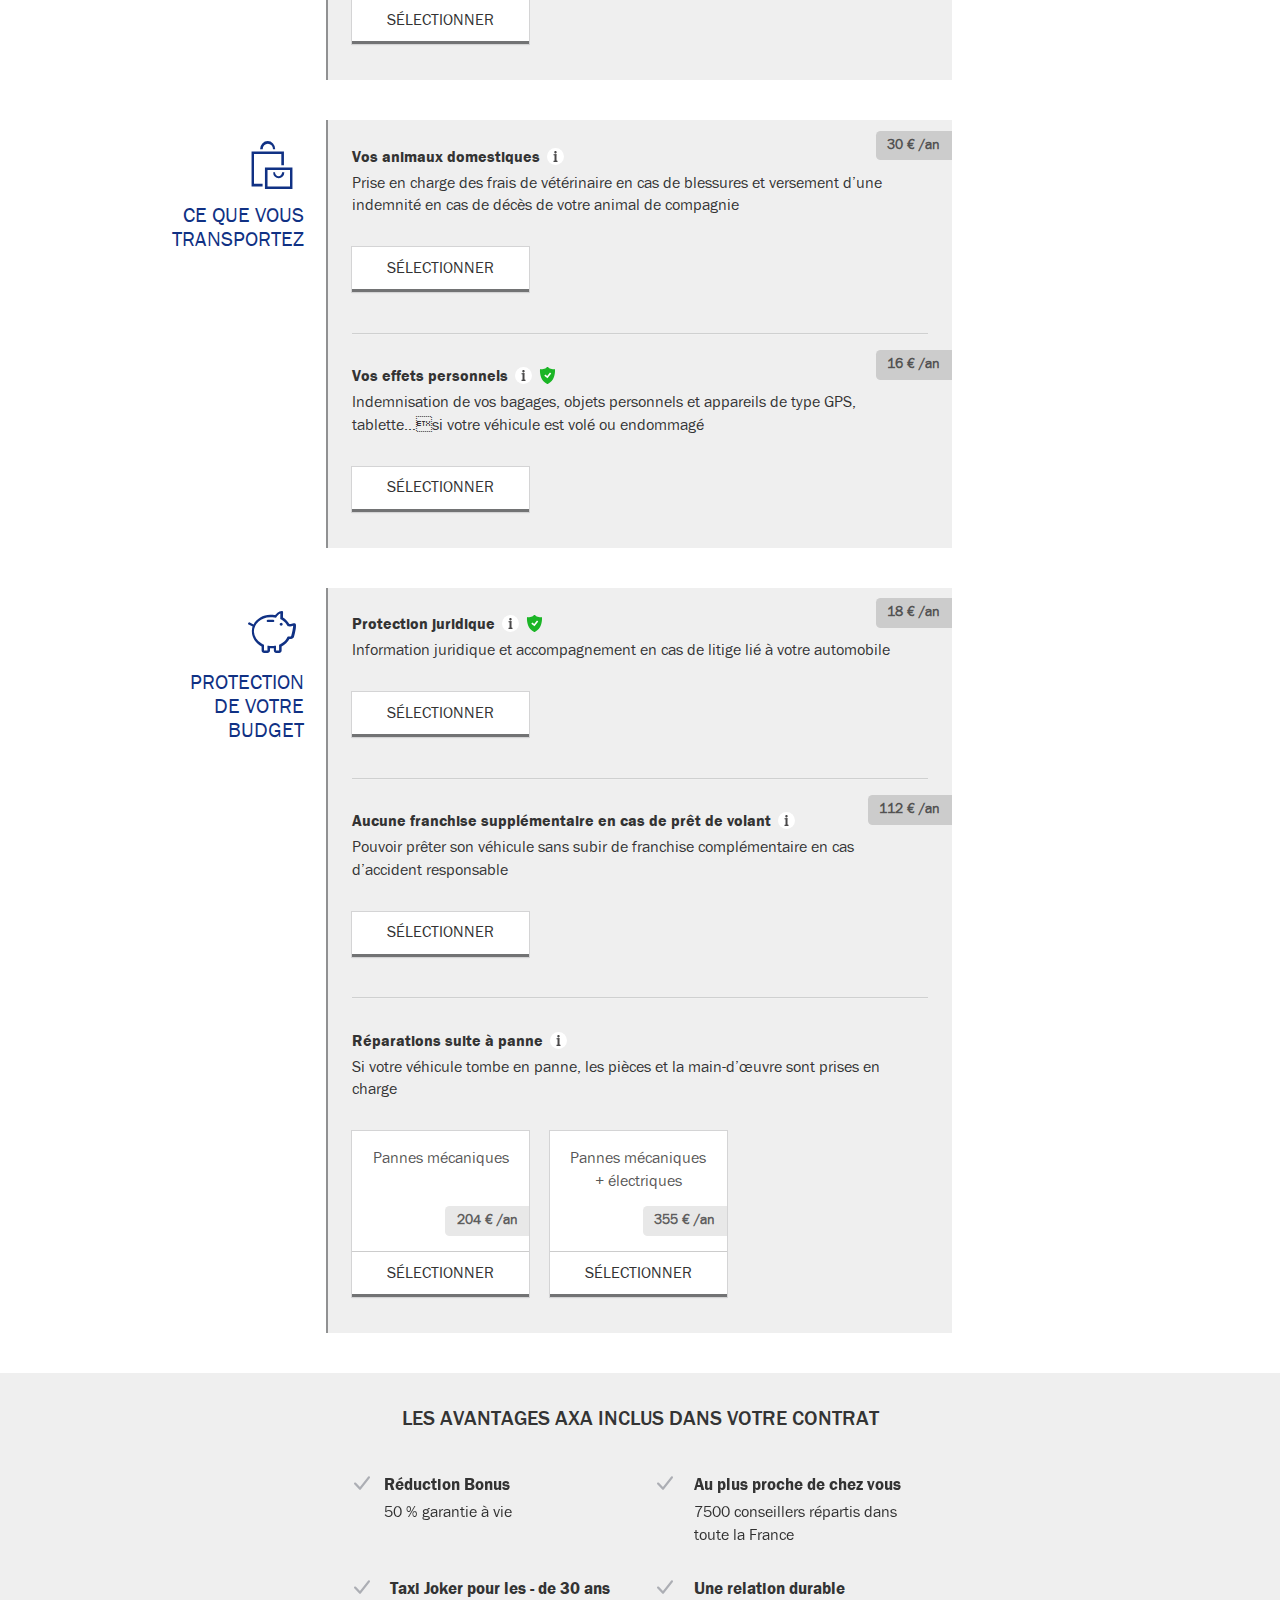
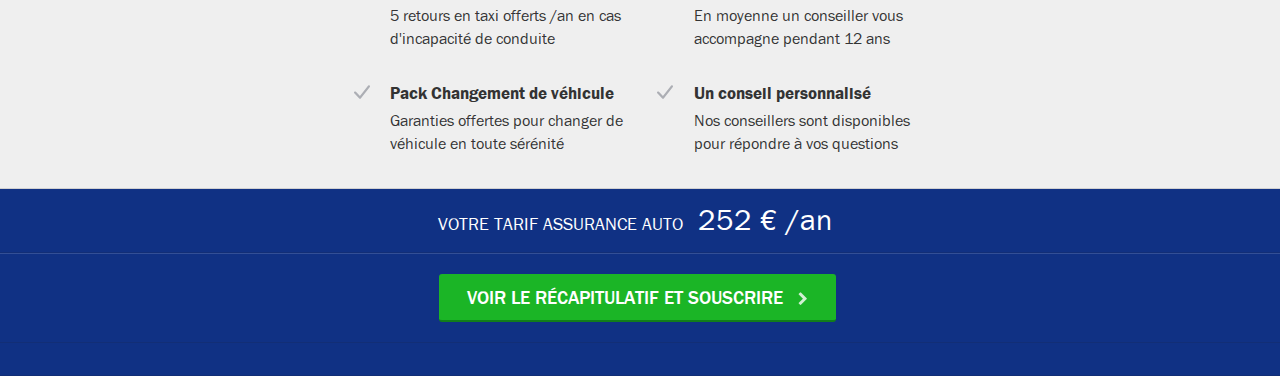
==== commit 41e93942: "update scenario 1 + 1bis + 3" ====
--- a/scenario1.html
+++ b/scenario1.html
@@ -13,6 +13,7 @@
   <link rel="shortcut icon" type="image/vnd.microsoft.icon" href="images/favicon.ico">
 
   <link rel="stylesheet" type="text/css" href="css/jquery.reject.css" />
+  <link rel="stylesheet" type="text/css" href="css/jquery.mCustomScrollbar.css" />
   <link rel="stylesheet" type="text/css" href="css/semantic.css">
   <link rel="stylesheet" type="text/css" href="css/scenario1.css">
 
@@ -20,6 +21,7 @@
   <script src="js/jquery.reject.js"></script>
   <script src="js/semantic.js"></script>
   <script src="js/scenario1.js"></script>
+  <script src="js/jquery.mCustomScrollbar.concat.min.js"></script>
 
   <!-- REJECT OLD BROWSER -->
   <script>
@@ -91,6 +93,16 @@
 	});
 	</script>
 
+
+  <!-- // Add Scrollar to cart modal if necessary-->
+  <script>
+      (function($){
+          $(window).load(function(){
+              $(".cartTableWrapper").mCustomScrollbar();
+          });
+      })(jQuery);
+  </script>
+
 </head>
 <body>
 
@@ -162,7 +174,8 @@
             <div class="four wide right aligned column"><img src="images/minus.svg"></div>
           </div>
         </div>
-          <table class="ui single line padded very basic table">
+        <div class="cartTableWrapper mCustomScrollbar" data-mcs-theme="dark">
+          <table class="ui padded very basic table">
             <tbody>
               <thead>
                 <tr>
@@ -195,6 +208,20 @@
               </tr>
               <tr>
                 <td>VÉHICULE</td>
+                <td class="offer">Bris de glace</td>
+                <td class="detailOffer">Niveau 1</td>
+                <td class="amount">16 €</td>
+                <td><i class="huge icon-trash icon"></i></td>
+              </tr>
+              <tr>
+                <td class="owned"></td>
+                <td class="offer">Dommages tous accidents</td>
+                <td class="detailOffer">Avec franchise de 300 €</td>
+                <td class="amount">140 €</td>
+                <td><i class="huge icon-trash icon"></i></td>
+              </tr>
+              <tr>
+                <td class="owned"></td>
                 <td class="offer">Vol / Incendie / Évén. climatiques</td>
                 <td class="detailOffer">Sans Franchise</td>
                 <td class="amount">20 €</td>
@@ -202,9 +229,23 @@
               </tr>
               <tr class="owned">
                 <td></td>
-                <td class="offer">Bris de glace</td>
-                <td class="detailOffer">Niveau 2</td>
+                <td class="offer">Catastrophes naturelles, technologiques et attentats</td>
+                <td class="detailOffer"></td>
+                <td class="amount">2 €</td>
+                <td><i class="huge icon-trash icon"></i></td>
+              </tr>
+              <tr class="owned">
+                <td></td>
+                <td class="offer">Indemnisation du véhicule renforcée</td>
+                <td class="detailOffer"></td>
                 <td class="amount">21 €</td>
+                <td><i class="huge icon-trash icon"></i></td>
+              </tr>
+              <tr class="owned">
+                <td></td>
+                <td class="offer">Garantie des équipements et aménagements non montés en série</td>
+                <td class="detailOffer"></td>
+                <td class="amount">20 €</td>
                 <td><i class="huge icon-trash icon"></i></td>
               </tr>
               <tr>
@@ -214,20 +255,39 @@
                 <td class="amount">30 €</td>
                 <td><i class="huge icon-trash icon"></i></td>
               </tr>
+              <tr class="owned">
+                <td></td>
+                <td class="offer">Vos effets personnels</td>
+                <td class="detailOffer"></td>
+                <td class="amount">16 €</td>
+                <td><i class="huge icon-trash icon"></i></td>
+              </tr>
+              <tr>
+                <td>PROTECTION DE VOTRE BUDGET</td>
+                <td class="offer">Protection juridique</td>
+                <td class="detailOffer"></td>
+                <td class="amount">18 €</td>
+                <td><i class="huge icon-trash icon"></i></td>
+              </tr>
+              <tr class="owned">
+                <td></td>
+                <td class="offer">Aucune franchise supplémentaire en cas de prêt de volant </td>
+                <td class="detailOffer"></td>
+                <td class="amount">112 €</td>
+                <td><i class="huge icon-trash icon"></i></td>
+              </tr>
+              <tr class="owned">
+                <td></td>
+                <td class="offer">Réparations suite à panne </td>
+                <td class="detailOffer">Pannes mécaniques + électriques</td>
+                <td class="amount">355 €</td>
+                <td><i class="huge icon-trash icon"></i></td>
+              </tr>
             </tbody>
           </table>
+          </div>
         </div>
         <!-- Fin Modal sticky -->
-
-      </div>
-      <div class="ui segment selectionneur center aligned">
-        <h5>Aide à la séléction de mes garanties</h5>
-        <button class="ui tiny fluid button tiers"><span>Niveau</span><br>« TIERS »</button>
-        <button class="ui tiny fluid button tiersEtendu">Niveau<br>« TIERS ÉTENDU »</button>
-        <button class="ui tiny fluid button tousRisques">Niveau<br>« TOUS RISQUES »</button>
-        <button class="ui tiny fluid button resetAll">Tout déséctionner</button>
-
-
 
       </div>
       <div class="ui segment legende">
@@ -367,10 +427,10 @@
           <p>ASSISTANCE</p>
         </div>
         <div class="ten wide column garantie_content_col offers">
-          <h4>Assistance
+          <h4>Dépannage
             <img src="images/information_colored.svg" class="iconInfo pop" data-variation="inverted" data-position="top center" >
             <div class="ui fluid popup transition hidden">
-              Nous organisons le dépannage/remorquage de votre véhicule 24h/24, 7j/7, en France et dans tous les pays étrangers figurant sur votre carte verte. et prenons en charge les frais de dépannage/remorquage.<br>
+              Nous organisons le dépannage/remorquage de votre véhicule 24h/24, 7j/7, en France et dans tous les pays étrangers figurant sur votre carte verte et prenons en charge les frais de dépannage/remorquage.<br>
 Nous prenons en charge l’organisation et les frais de taxi, train ou avion pour vous ramener chez vous et ensuite pour venir récupérer votre véhicule une fois réparé. Si vous préférez attendre sur place que votre véhicule soit réparé, nous organisons et prenons en charge les nuits d’hôtel (jusqu’à 2 nuits).
             </div>
           </h4>
@@ -464,7 +524,7 @@
       <h4>Bris de glace
         <img src="images/information_colored.svg" class="iconInfo pop" data-variation="inverted" data-position="top center" >
         <div class="ui fluid popup transition hidden">
-          En fonction du niveau choisi, nous prenons en charge les frais de réparation ou de remplacement des éléments vitrés endommagés :pare-brise, vitres, feux avant ou toit vitré.
+          En fonction du niveau choisi, nous prenons en charge les frais de réparation ou de remplacement des éléments vitrés endommagés : pare-brise, vitres, feux avant ou toit vitré.
         </div>
       </h4>
       <p>Prise en charge des frais de réparation ou de remplacement des éléments vitrés</p>
@@ -658,8 +718,8 @@
           <div class="ui fluid popup transition hidden">
             Votre véhicule vous est remboursé :
             <ul>
-              <li>les personnes blessées ou tuées (les passagers de votre véhicule, les conducteurs et passagers des autres véhicules, les piétons ou cyclistes)</li>
-              <li>les dégâts matériels causés aux autres (véhicules, façades etc…)</li>
+              <li>à sa valeur d’achat  si le sinistre intervient durant les premières années   du véhicule (le nombre d’années est fonction du niveau choisi)</li>
+              <li>et à sa valeur marché majorée si le sinistre intervient au-delà </li>
             </ul>
             La valeur d’achat correspond au prix auquel vous avez acheté votre véhicule.<br>
             La valeur marché correspond au prix auquel le véhicule aurait pu être vendu juste avant le sinistre. Elle est toujours déterminée par un expert
@@ -787,7 +847,7 @@
         <h4>Protection juridique
           <img src="images/information_colored.svg" class="iconInfo pop" data-variation="inverted" data-position="top center" >
           <div class="ui fluid  popup transition hidden">
-            Information juridique par téléphone et accompagnement jusqu’à la résolution amiable ou judiciaire du litige et la prise en charge des frais et honoraires  (experts, avocats…) jusqu’à 10 000 €  Domaines d’application :
+            Information juridique par téléphone et accompagnement jusqu’à la résolution amiable ou judiciaire du litige et la prise en charge des frais et honoraires  (experts, avocats…) jusqu’à 10 000 €.  Domaines d’application :<br>
             <ul>
               <li>l’achat ou la vente du véhicule,</li>
               <li>le contrôle technique,</li>
@@ -822,7 +882,7 @@
           <h4>Aucune franchise supplémentaire en cas de prêt de volant
             <img src="images/information_colored.svg" class="iconInfo pop" data-variation="inverted" data-position="top center">
             <div class="ui fluid popup transition hidden">
-              Lorsque vous prêtez votre véhicule à une personne autre que votre conjoint, une franchise complémentaire de 1500 € s’applique en cas d’accident  responsable. Cette option vous permet de supprimer la franchise complémentaire pour certains types de conducteurs à qui vous prêtez votre véhicule
+              Lorsque vous prêtez votre véhicule à une personne autre que votre conjoint, une franchise complémentaire de 1500 € s’applique en cas d’accident  responsable. Cette option vous permet de supprimer la franchise complémentaire pour certains types de conducteurs à qui vous prêtez votre véhicule.
             </div>
           </h4>
           <p>Pouvoir prêter son véhicule sans subir de franchise complémentaire en cas d’accident responsable</p>
@@ -1014,64 +1074,81 @@
   </button>
 
   <!-- Modal souscription -->
-  <div class="long ui modal">
+  <div class="ui modal">
     <div class="ui segment close">
       <img src="images/close.svg">
     </div>
-    <table class="ui single line padded very basic table">
-      <tbody>
-        <thead>
-          <tr>
-            <th class="first" colspan="5">VOS GARANTIES MINIMUM</th>
-          </tr>
-        </thead>
-        <tr>
-          <td colspan="3">Responsabilité civile + Dépense Pénale et Recours Suite à Accident</td>
-          <td class="amount">54 €</td>
-          <td><i class="huge icon-locker icon"></i></td>
-        </tr>
-        <thead>
-          <tr>
-            <th colspan="5">VOTRE SÉLECTION DE GARANTIES</th>
-          </tr>
-        </thead>
-        <tr>
-          <td>VOTRE PROTECTION</td>
-          <td class="offer">Garantie du conducteur</td>
-          <td class="detailOffer">Jusqu’à 500 000 €</td>
-          <td class="amount">54 €</td>
-          <td><i class="huge icon-trash icon"></i></td>
-        </tr>
-        <tr>
-          <td>ASSISTANCE</td>
-          <td class="offer">Dépannage</td>
-          <td class="detailOffer">Niveau 1</td>
-          <td class="amount">8 €</td>
-          <td><i class="huge icon-trash icon"></i></td>
-        </tr>
-        <tr>
-          <td>VÉHICULE</td>
-          <td class="offer">Vol / Incendie / Évén. climatiques</td>
-          <td class="detailOffer">Sans Franchise</td>
-          <td class="amount">20 €</td>
-          <td><i class="huge icon-trash icon"></i></td>
-        </tr>
-        <tr class="owned">
-          <td></td>
-          <td class="offer">Bris de glace</td>
-          <td class="detailOffer">Niveau 2</td>
-          <td class="amount">21 €</td>
-          <td><i class="huge icon-trash icon"></i></td>
-        </tr>
-        <tr>
-          <td>CE QUE VOUS TRANSPORTEZ</td>
-          <td class="offer">Animaux domestiques</td>
-          <td class="detailOffer"></td>
-          <td class="amount">30 €</td>
-          <td><i class="huge icon-trash icon"></i></td>
-        </tr>
-      </tbody>
-    </table>
+      <div class="cartTableWrapper mCustomScrollbar" data-mcs-theme="dark">
+        <table class="ui padded very basic table">
+          <tbody>
+            <thead>
+              <tr>
+                <th class="first" colspan="5">VOS GARANTIES MINIMUM</th>
+              </tr>
+            </thead>
+            <tr>
+              <td colspan="3">Responsabilité civile + Dépense Pénale et Recours Suite à Accident</td>
+              <td class="amount">54 €</td>
+              <td><i class="huge icon-locker icon"></i></td>
+            </tr>
+            <thead>
+              <tr>
+                <th colspan="5">VOTRE SÉLECTION DE GARANTIES</th>
+              </tr>
+            </thead>
+            <tr>
+              <td>VOTRE PROTECTION</td>
+              <td class="offer">Garantie du conducteur</td>
+              <td class="detailOffer">Jusqu’à 500 000 €</td>
+              <td class="amount">54 €</td>
+              <td><i class="huge icon-trash icon"></i></td>
+            </tr>
+            <tr>
+              <td>ASSISTANCE</td>
+              <td class="offer">Dépannage</td>
+              <td class="detailOffer">Niveau 1</td>
+              <td class="amount">8 €</td>
+              <td><i class="huge icon-trash icon"></i></td>
+            </tr>
+            <tr>
+              <td>VÉHICULE</td>
+              <td class="offer">Vol / Incendie / Évén. climatiques</td>
+              <td class="detailOffer">Sans Franchise</td>
+              <td class="amount">20 €</td>
+              <td><i class="huge icon-trash icon"></i></td>
+            </tr>
+            <tr class="owned">
+              <td></td>
+              <td class="offer">Bris de glace</td>
+              <td class="detailOffer">Niveau 2</td>
+              <td class="amount">21 €</td>
+              <td><i class="huge icon-trash icon"></i></td>
+            </tr>
+            <tr>
+              <td>ASSISTANCE</td>
+              <td class="offer">Dépannage</td>
+              <td class="detailOffer">Niveau 1</td>
+              <td class="amount">8 €</td>
+              <td><i class="huge icon-trash icon"></i></td>
+            </tr>
+            <tr>
+              <td>VÉHICULE</td>
+              <td class="offer">Vol / Incendie / Évén. climatiques</td>
+              <td class="detailOffer">Sans Franchise</td>
+              <td class="amount">20 €</td>
+              <td><i class="huge icon-trash icon"></i></td>
+            </tr>
+            <tr class="owned">
+              <td></td>
+              <td class="offer">Bris de glace</td>
+              <td class="detailOffer">Niveau 2</td>
+              <td class="amount">21 €</td>
+              <td><i class="huge icon-trash icon"></i></td>
+            </tr>
+          </tbody>
+        </table>
+      </div>
+
     <div class="footer" >
 
       <h3>VOTRE TARIF ASSURANCE AUTO  <span>252 € /an<span></h3>
--- a/css/scenario1.css
+++ b/css/scenario1.css
@@ -548,6 +548,10 @@
 
 .ui[class*="bottom attached"].buttons .button:last-child {
   border-radius: 0;
+}
+
+.ui.cards > .card > .buttons, .ui.card > .buttons{
+  margin:0px;
 }
 
 .garanties .ui.segment .ui.cards .buttonStandAlone .ui.button{
@@ -569,6 +573,7 @@
 
 .garanties .ui.segment .iconInfo{
   width: 17px;
+  height: 17px;
   vertical-align: -3px;
   margin-left: 3px;
 }
@@ -711,6 +716,7 @@
 
 .garanties .ui.right.rail .ui.segment.detail .ui.grid img {
   width: 10px;
+  height: 10px;
 }
 .garanties .ui.right.rail .ui.segment.detail .ui.grid > .twelve.wide.column{
   padding-right: 0;
@@ -723,7 +729,7 @@
 }
 
 .garanties .ui.right.rail .ui.segment.selectionneur .ui.button {
-  font-family: 'urwfranklingothicw02medium';
+  font-family: 'urwfranklingothicw02regular';
   font-weight: normal;
   background: #1bb526;;
   color: #fff;
@@ -734,7 +740,9 @@
 }
 
 .garanties .ui.right.rail .ui.segment.selectionneur .ui.button span {
-  font-family: 'urwfranklingothicw02regular';
+  font-family: 'urwfranklingothicw02medium';
+  font-weight: normal;
+  font-size: 15px;
 }
 
 .garanties .ui.right.rail .ui.segment.selectionneur .ui.button:hover{
@@ -746,7 +754,6 @@
   font-family: 'urwfranklingothicw02regular';
   font-weight: normal;
 }
-
 
 
 .garanties .ui.right.rail .ui.segment.legende {
@@ -757,14 +764,13 @@
 
 .garanties .ui.right.rail .ui.segment.legende img{
   width: 15px;
+  height: 15px;
 }
 
 .garanties .ui.right.rail .ui.grid > .description{
   padding-left: 5px;
   width: 78% !important;
 }
-
-
 
 
 
@@ -804,7 +810,8 @@
 }
 
 .ui.dimmer .ui.modal table{
-  padding:30px;
+  /* padding:30px; */
+  margin-bottom: 20px;
 }
 
 .ui.modal table i{
@@ -825,6 +832,16 @@
 
 .ui.modal table .offer{
   font-family: 'urwfranklingothicw02medium';
+  width: 266px;
+}
+
+.ui.modal table .detailOffer{
+  width: 182px;
+}
+
+.ui.modal table td.amount{
+  font-family: 'urwfranklingothicw02medium';
+  width: 80px;
 }
 
 .ui.modal table .detailOffer, #footer .ui.modal table .amount{
@@ -848,6 +865,22 @@
 .ui.modal .ui.basic.table tr:last-child td{
   padding-bottom: 0px;
 }
+
+
+.ui[class*="very basic"].table:not(.sortable):not(.striped) td:first-child{
+  width: 237px;
+}
+
+.ui.modal .ui[class*="very basic"].table:not(.sortable):not(.striped) td:last-child{
+width: 50px;
+}
+
+
+.ui.modal .ui.table tr:first-child td{
+  line-height: 1.3em;
+}
+
+
 
 .ui.modal .footer {
   text-align: center;
@@ -914,24 +947,40 @@
   background-color: rgba(255, 255, 255, 0.85);
 }
 
-/* body.dimmed.dimmable{
-  overflow: hidden;
-position: fixed;
+body.dimmed.dimmable{
+  overflow: visible;
   overflow-y: scroll;
   width: 100%;
-} */
+}
 
 .garanties .ui.right.rail .ui.modal{
   position:absolute;
-  width: 795px;
-  top:0px;
-  left:-627px;
+  width: 840px;
+  top:0px !important;
+  left:-672px;
   border-radius: 0;
   box-shadow: none;
   background: #efefef;
   margin: 0 !important;
   border:none;
   padding: 30px;
+  overflow: hidden;
+}
+
+.ui.modal .cartTableWrapper{
+  position: relative;
+  margin-top: 50px;
+  height: 450px;
+  max-height: 450px;
+  overflow:auto;
+}
+
+.ui.dimmer .ui.modal .cartTableWrapper{
+  padding: 40px;
+}
+
+.mCS-dark.mCSB_scrollTools .mCSB_dragger .mCSB_dragger_bar{
+  background-color: rgba(0,0,0,0.3);
 }
 
 
@@ -953,6 +1002,7 @@
 .garanties .ui.right.rail .ui.modal table .detailOffer, .garanties .ui.right.rail .ui.modal table .amount{
   font-family: 'urwfranklingothicw02medium';
   color: #103184;
+  text-align: right;
 }
 
 .garanties .ui.right.rail .ui.modal .ui.basic.table tbody tr.owned td{
@@ -997,8 +1047,8 @@
   padding: 0.78571429em 1.5em;
   text-align: center;
   border-top: 1px solid #cccccc;
-  border-right: 1px solid #cccccc;
-  border-left: 1px solid #cccccc;
+  /* border-right: 1px solid #cccccc;
+  border-left: 1px solid #cccccc; */
 }
 
 .ui.checkbox label{
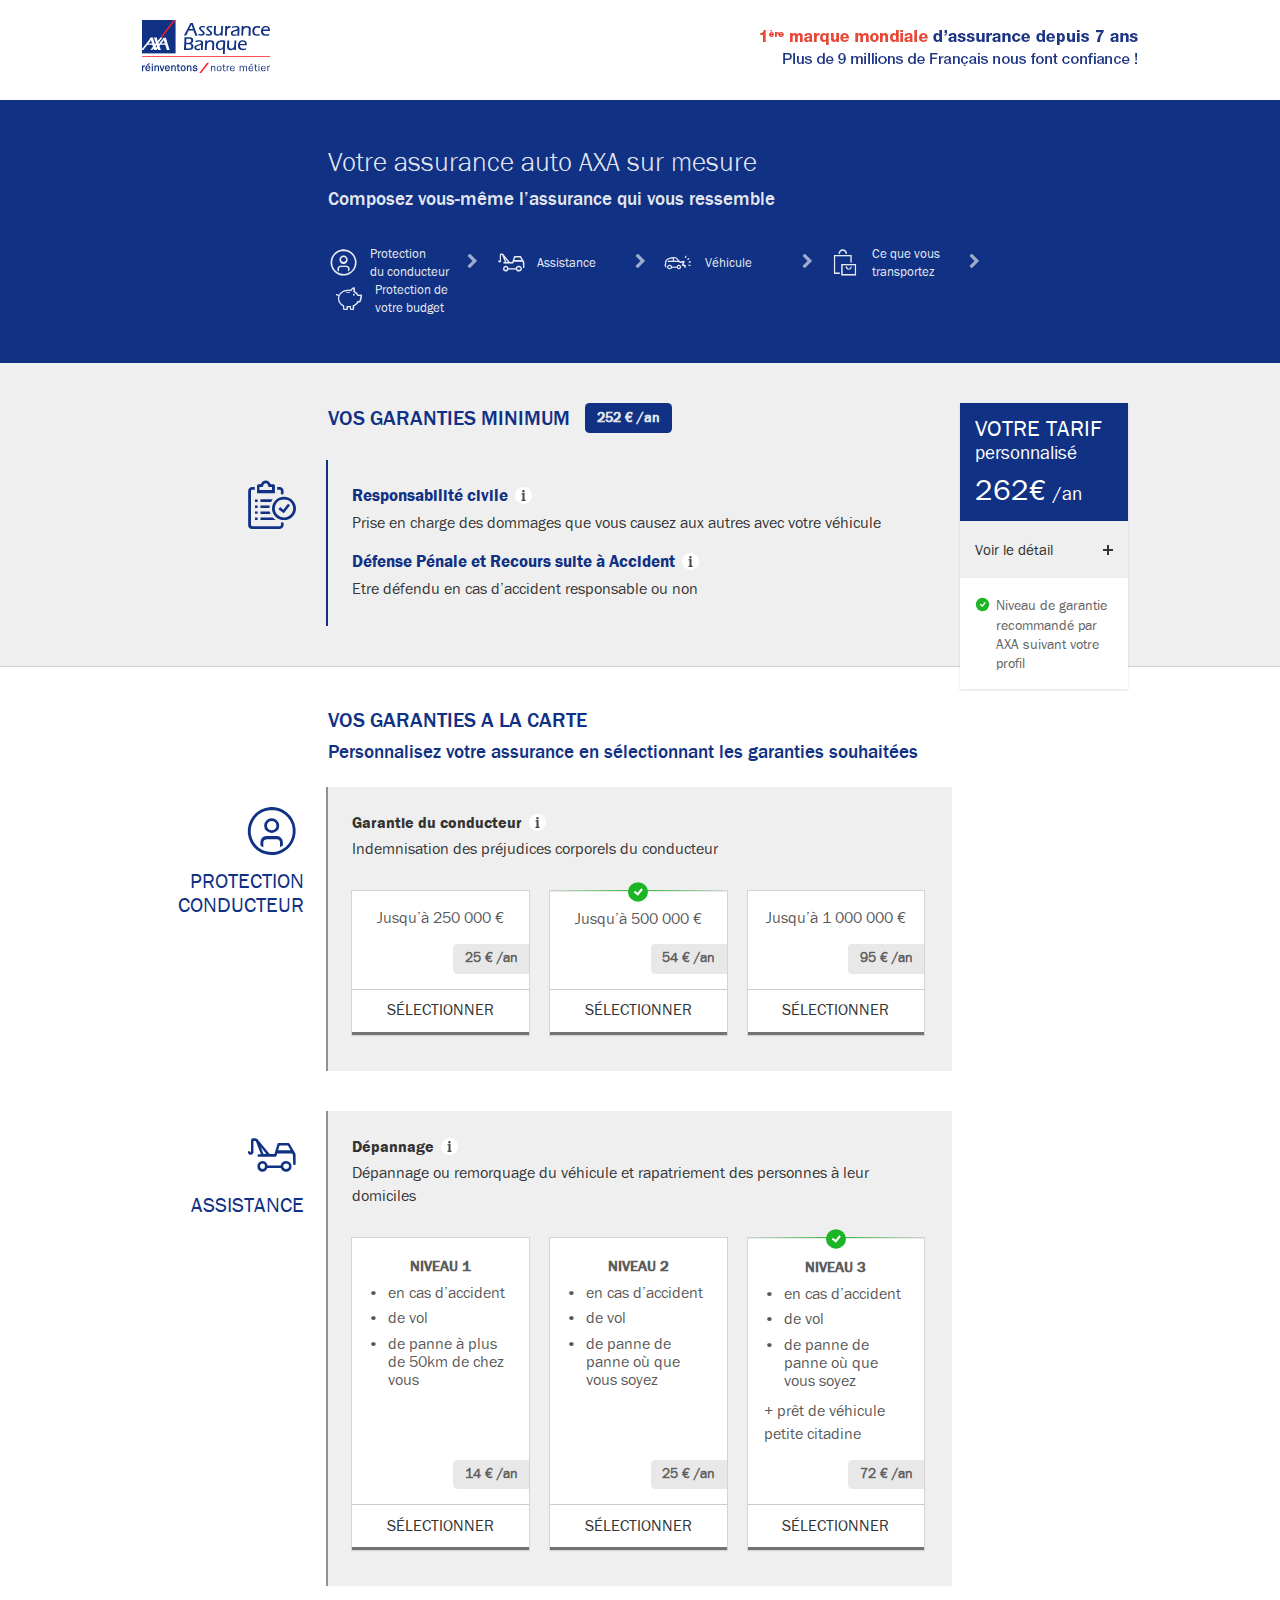
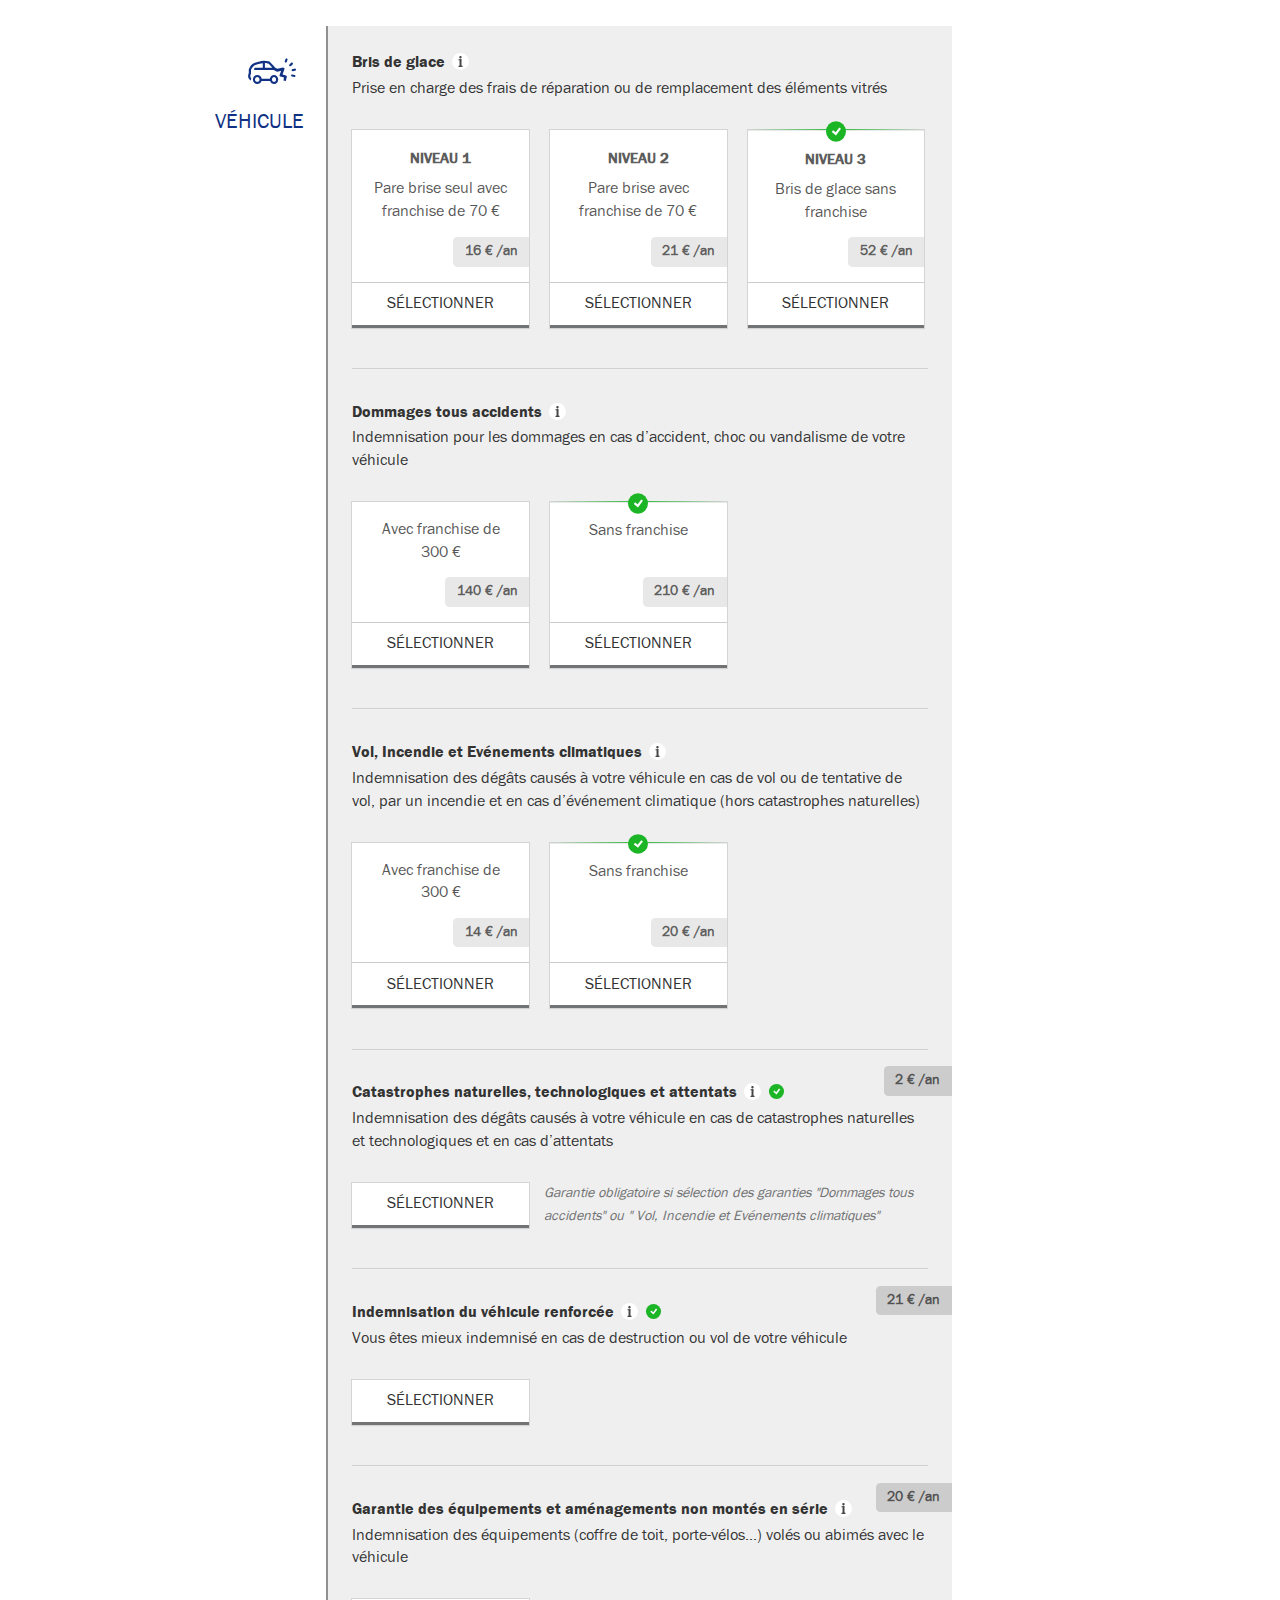
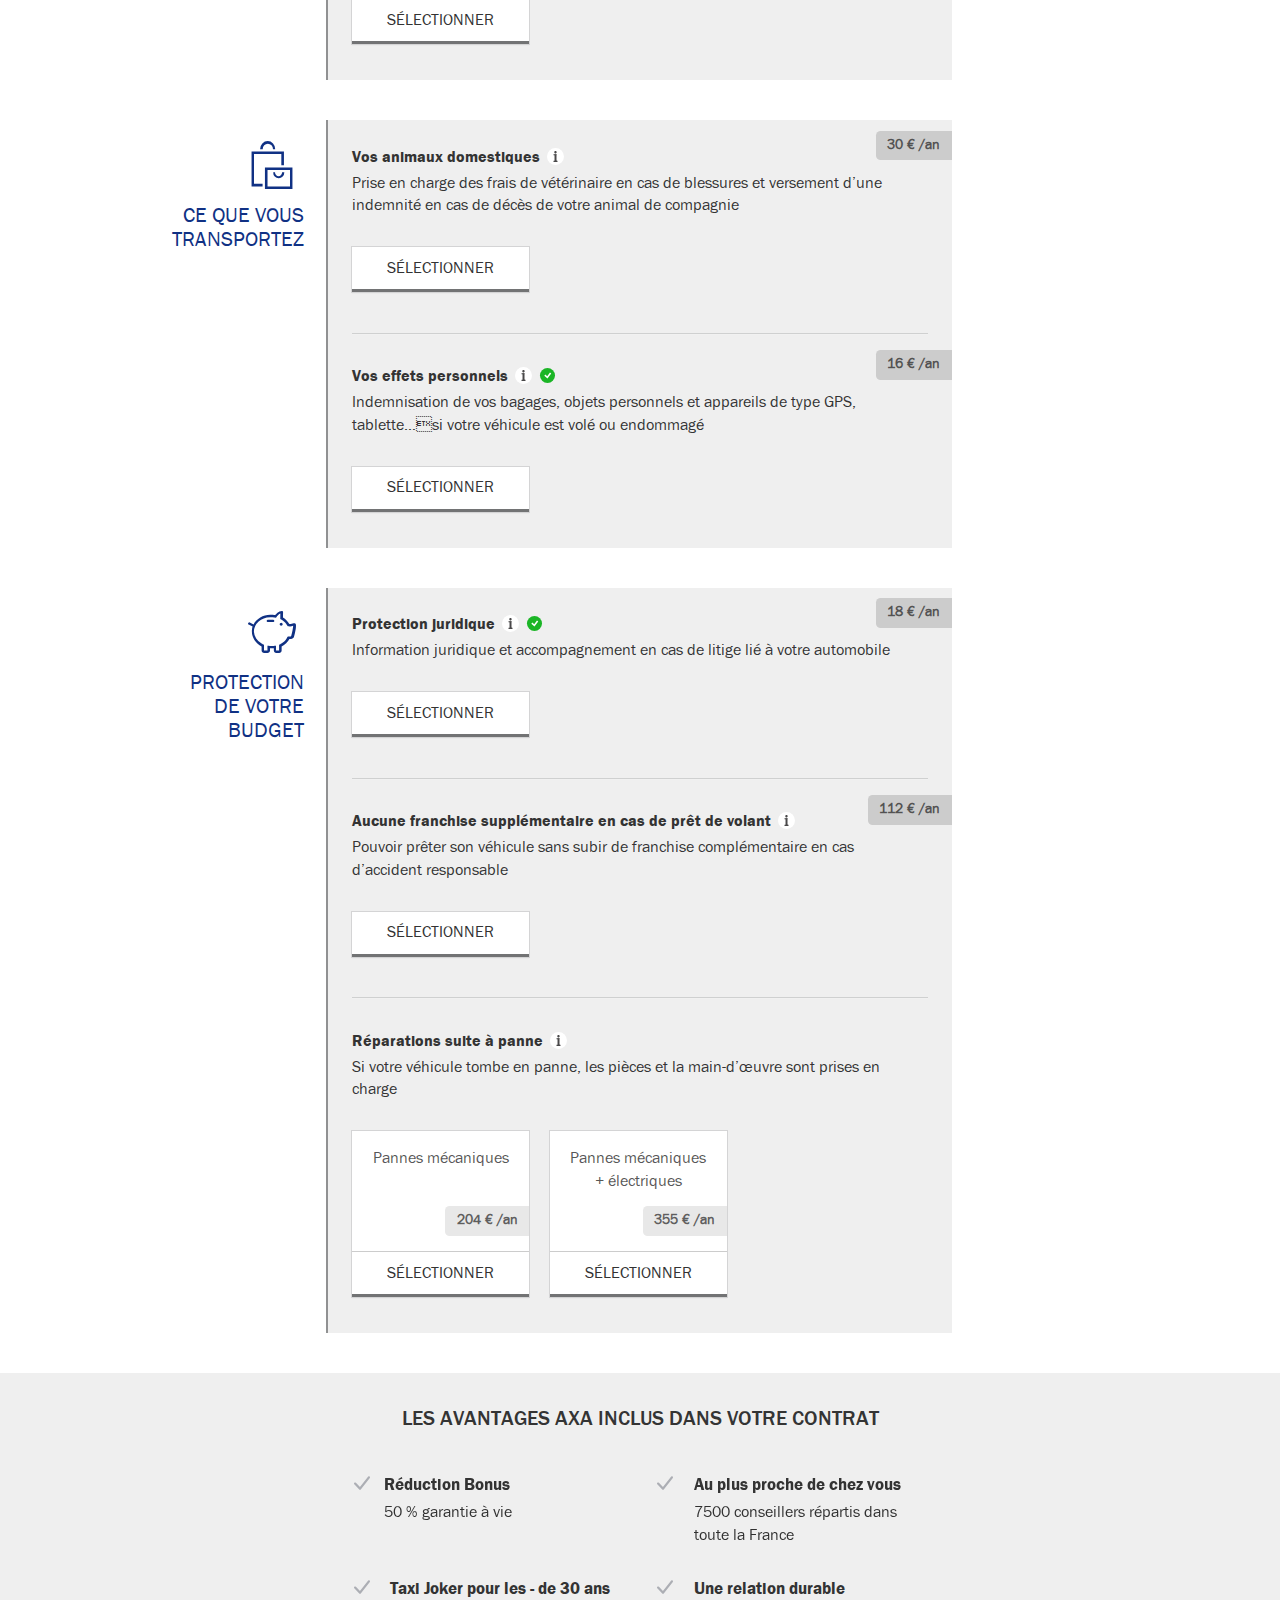
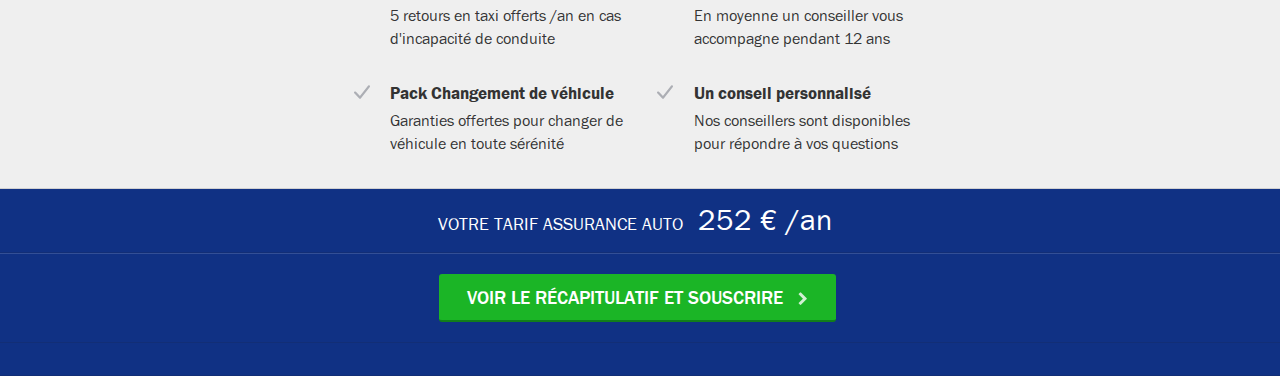
==== commit e240b505: "update fonctionnalités radio sur scenario 1bis + 1" ====
--- a/scenario1.html
+++ b/scenario1.html
@@ -376,8 +376,8 @@
               </div>
 
               <div class="ui bottom attached buttons">
-                <div class="ui radio checkbox">
-                  <input type="radio" name="garantie_conducteur" >
+                <div class="ui checkbox">
+                  <input type="checkbox" name="1" >
                   <label><span></span></label>
                 </div>
               </div>
@@ -392,8 +392,8 @@
                 <div class="ui label">54 € /an</div>
               </div>
               <div class="ui bottom attached buttons">
-                <div class="ui radio  checkbox tiers etendu tousRisques">
-                  <input type="radio" name="garantie_conducteur">
+                <div class="ui checkbox tiers etendu tousRisques">
+                  <input type="checkbox" name="2">
                   <label><span></span></label>
                 </div>
               </div>
@@ -408,8 +408,8 @@
               </div>
               <div class="ui bottom"><div class="ui label">95 € /an</div></div>
               <div class="ui bottom attached buttons">
-                <div class="ui radio checkbox">
-                  <input type="radio" name="garantie_conducteur">
+                <div class="ui checkbox">
+                  <input type="checkbox" name="3">
                   <label><span></span></label>
                 </div>
               </div>
@@ -452,8 +452,8 @@
                   <div class="ui label">14 € /an</div>
               </div>
               <div class="ui bottom attached buttons">
-                <div class="ui radio checkbox">
-                  <input type="radio" name="assistance">
+                <div class="ui checkbox">
+                  <input type="checkbox" name="assistance">
                   <label><span></span></label>
                 </div>
               </div>
@@ -474,8 +474,8 @@
                 <div class="ui label">25 € /an</div>
               </div>
               <div class="ui bottom attached buttons">
-                <div class="ui radio checkbox">
-                  <input type="radio" name="assistance">
+                <div class="ui checkbox">
+                  <input type="checkbox" name="assistance">
                   <label><span></span></label>
                 </div>
               </div>
@@ -500,8 +500,8 @@
                 <div class="ui label">72 € /an</div>
               </div>
               <div class="ui bottom attached buttons">
-                <div class="ui radio checkbox tiers etendu tousRisques">
-                  <input type="radio" name="assistance">
+                <div class="ui checkbox tiers etendu tousRisques">
+                  <input type="checkbox" name="assistance">
                   <label><span></span></label>
                 </div>
               </div>
@@ -541,8 +541,8 @@
               <div class="ui label">16 € /an</div>
           </div>
           <div class="ui bottom attached buttons">
-            <div class="ui radio checkbox">
-              <input type="radio" name="bris_glace">
+            <div class="ui checkbox">
+              <input type="checkbox" name="bris_glace">
               <label><span></span></label>
             </div>
           </div>
@@ -559,8 +559,8 @@
             <div class="ui label">21 € /an</div>
           </div>
           <div class="ui bottom attached buttons">
-            <div class="ui radio checkbox">
-              <input type="radio" name="bris_glace">
+            <div class="ui checkbox">
+              <input type="checkbox" name="bris_glace">
               <label><span></span></label>
             </div>
           </div>
@@ -578,8 +578,8 @@
             <div class="ui label">52 € /an</div>
           </div>
           <div class="ui bottom attached buttons">
-            <div class="ui radio checkbox etendu tousRisques">
-              <input type="radio" name="bris_glace">
+            <div class="ui checkbox etendu tousRisques">
+              <input type="checkbox" name="bris_glace">
               <label><span></span></label>
             </div>
           </div>
@@ -607,8 +607,8 @@
           <div class="ui label">140 € /an</div>
       </div>
       <div class="ui bottom attached buttons">
-        <div class="ui radio checkbox">
-          <input type="radio" name="accident">
+        <div class="ui checkbox">
+          <input type="checkbox" name="accident">
           <label><span></span></label>
         </div>
       </div>
@@ -623,8 +623,8 @@
         <div class="ui label">210 € /an</div>
       </div>
       <div class="ui bottom attached buttons">
-        <div class="ui radio checkbox tousRisques">
-          <input type="radio" name="accident">
+        <div class="ui checkbox tousRisques">
+          <input type="checkbox" name="accident">
           <label><span></span></label>
         </div>
       </div>
@@ -653,8 +653,8 @@
           <div class="ui label">14 € /an</div>
       </div>
       <div class="ui bottom attached buttons">
-        <div class="ui radio checkbox">
-          <input type="radio" name="volIncendie">
+        <div class="ui checkbox">
+          <input type="checkbox" name="volIncendie">
           <label><span></span></label>
         </div>
       </div>
@@ -669,8 +669,8 @@
         <div class="ui label">20 € /an</div>
       </div>
       <div class="ui bottom attached buttons">
-        <div class="ui radio checkbox etendu tousRisques">
-          <input type="radio" name="volIncendie">
+        <div class="ui checkbox etendu tousRisques">
+          <input type="checkbox" name="volIncendie">
           <label><span></span></label>
         </div>
       </div>
@@ -722,7 +722,7 @@
               <li>et à sa valeur marché majorée si le sinistre intervient au-delà </li>
             </ul>
             La valeur d’achat correspond au prix auquel vous avez acheté votre véhicule.<br>
-            La valeur marché correspond au prix auquel le véhicule aurait pu être vendu juste avant le sinistre. Elle est toujours déterminée par un expert
+            La valeur marché correspond au prix auquel le véhicule aurait pu être vendu juste avant le sinistre. Elle est toujours déterminée par un expert.
           </div>
           <img src="images/recommandation_badge.svg" class="iconInfo">
         </h4>
@@ -847,7 +847,7 @@
         <h4>Protection juridique
           <img src="images/information_colored.svg" class="iconInfo pop" data-variation="inverted" data-position="top center" >
           <div class="ui fluid  popup transition hidden">
-            Information juridique par téléphone et accompagnement jusqu’à la résolution amiable ou judiciaire du litige et la prise en charge des frais et honoraires  (experts, avocats…) jusqu’à 10 000 €.  Domaines d’application :<br>
+            Information juridique par téléphone et accompagnement jusqu’à la résolution amiable ou judiciaire du litige et la prise en charge des frais et honoraires  (experts, avocats…) jusqu’à 10 000 €.<br>Domaines d’application :<br>
             <ul>
               <li>l’achat ou la vente du véhicule,</li>
               <li>le contrôle technique,</li>
@@ -920,8 +920,8 @@
                 <div class="ui label">204 € /an</div>
             </div>
             <div class="ui bottom attached buttons">
-              <div class="ui radio checkbox">
-                <input type="radio" name="panne">
+              <div class="ui checkbox">
+                <input type="checkbox" name="panne">
                 <label><span></span></label>
               </div>
             </div>
@@ -935,8 +935,8 @@
               <div class="ui label">355 € /an</div>
             </div>
             <div class="ui bottom attached buttons">
-              <div class="ui radio checkbox">
-                <input type="radio" name="panne">
+              <div class="ui checkbox">
+                <input type="checkbox" name="panne">
                 <label><span></span></label>
               </div>
             </div>
--- a/css/scenario1.css
+++ b/css/scenario1.css
@@ -554,9 +554,6 @@
   margin:0px;
 }
 
-.garanties .ui.segment .ui.cards .buttonStandAlone .ui.button{
-  border-top: 0;
-}
 
 .garanties .ui.segment .ui.three.cards .ui.segment.sideNote{
   padding: 0;
@@ -728,6 +725,7 @@
   font-size: 14px;
 }
 
+
 .garanties .ui.right.rail .ui.segment.selectionneur .ui.button {
   font-family: 'urwfranklingothicw02regular';
   font-weight: normal;
@@ -749,6 +747,37 @@
   transition: background 0.2s;
   background: #14971d;
 }
+
+
+.garanties .ui.right.rail .ui.segment.selectionneur .ui.checkbox label {
+  font-family: 'urwfranklingothicw02regular';
+  font-weight: normal;
+  background: #1bb526;;
+  color: #fff;
+  line-height: 16px;
+  padding: 6px;
+  margin-bottom: 5px;
+  border-bottom: 2px solid rgba(0, 0, 0, 0.3);
+  border-radius: 3px;
+  border-top: 0px;
+  font-size: 13px;
+}
+
+.garanties .ui.right.rail .ui.segment.selectionneur .ui.checkbox.checked label {
+  background: #14971d;
+}
+
+.garanties .ui.right.rail .ui.segment.selectionneur .ui.checkbox span {
+  font-family: 'urwfranklingothicw02medium';
+  font-weight: normal;
+  font-size: 15px;
+}
+
+.garanties .ui.right.rail .ui.segment.selectionneur .ui.checkbox label:hover{
+  transition: background 0.2s;
+  background: #14971d;
+}
+
 
 .garanties .ui.right.rail h5{
   font-family: 'urwfranklingothicw02regular';
@@ -1051,12 +1080,15 @@
   border-left: 1px solid #cccccc; */
 }
 
-.ui.checkbox label{
-  border-top: none;
-
-}
-
-.ui.checkbox label > span:before{
+.ui.three.cards .ui.checkbox label{
+  border-top: 1px solid #cccccc;
+}
+
+.garanties .ui.segment .ui.cards .buttonStandAlone .ui.checkbox label{
+  border-top: 0;
+}
+
+.ui.three.cards .ui.checkbox label > span:before{
   content: "SÉLECTIONNER";
 }
 
@@ -1066,8 +1098,12 @@
   transition: background 0.2s;
 }
 
-.ui.radio.checked label > span:before, .ui.checkbox.checked label > span:before{
+.ui.three.cards .ui.checkbox.checked label > span:before, .ui.checkbox.checked label > span:before{
   content: "SÉLECTIONNÉ";
+}
+
+.selectionneur .ui.checkbox.checked label > span:before, .ui.checkbox.checked label > span:before{
+  content: "";
 }
 
 
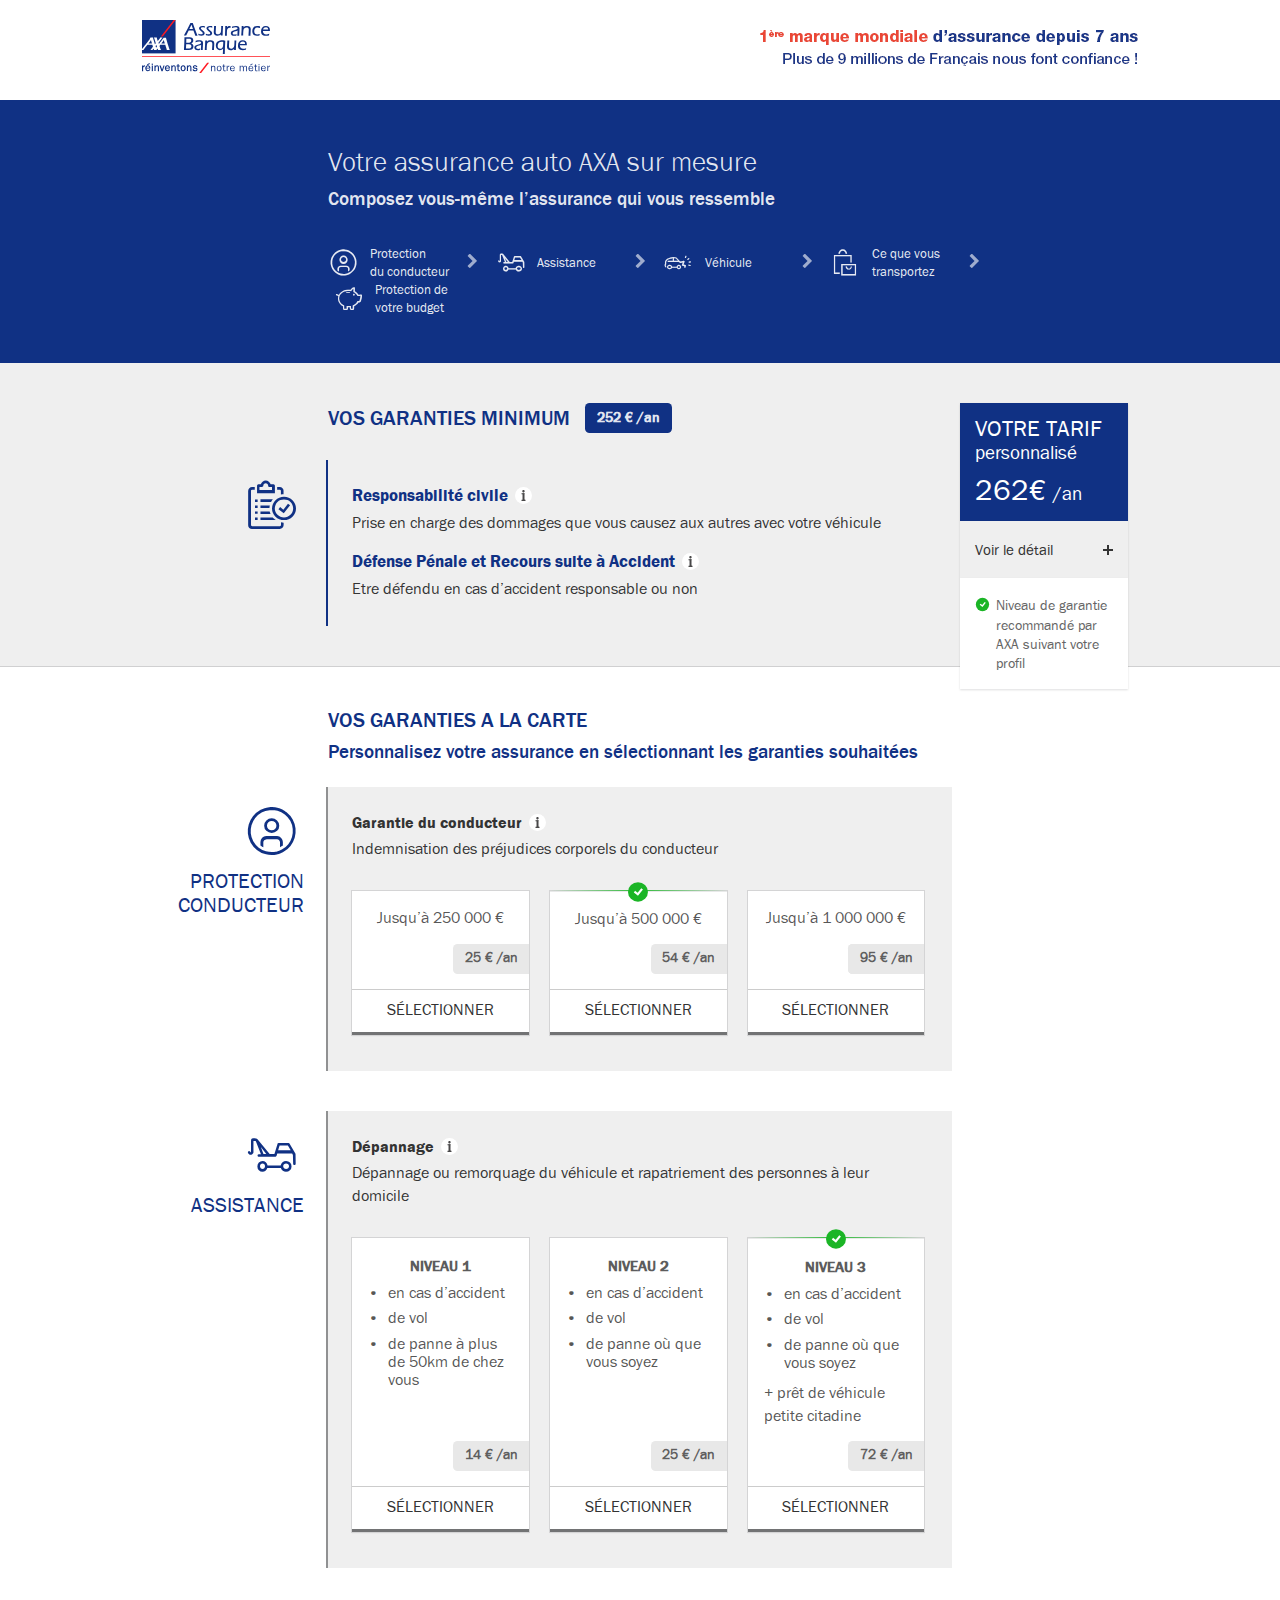
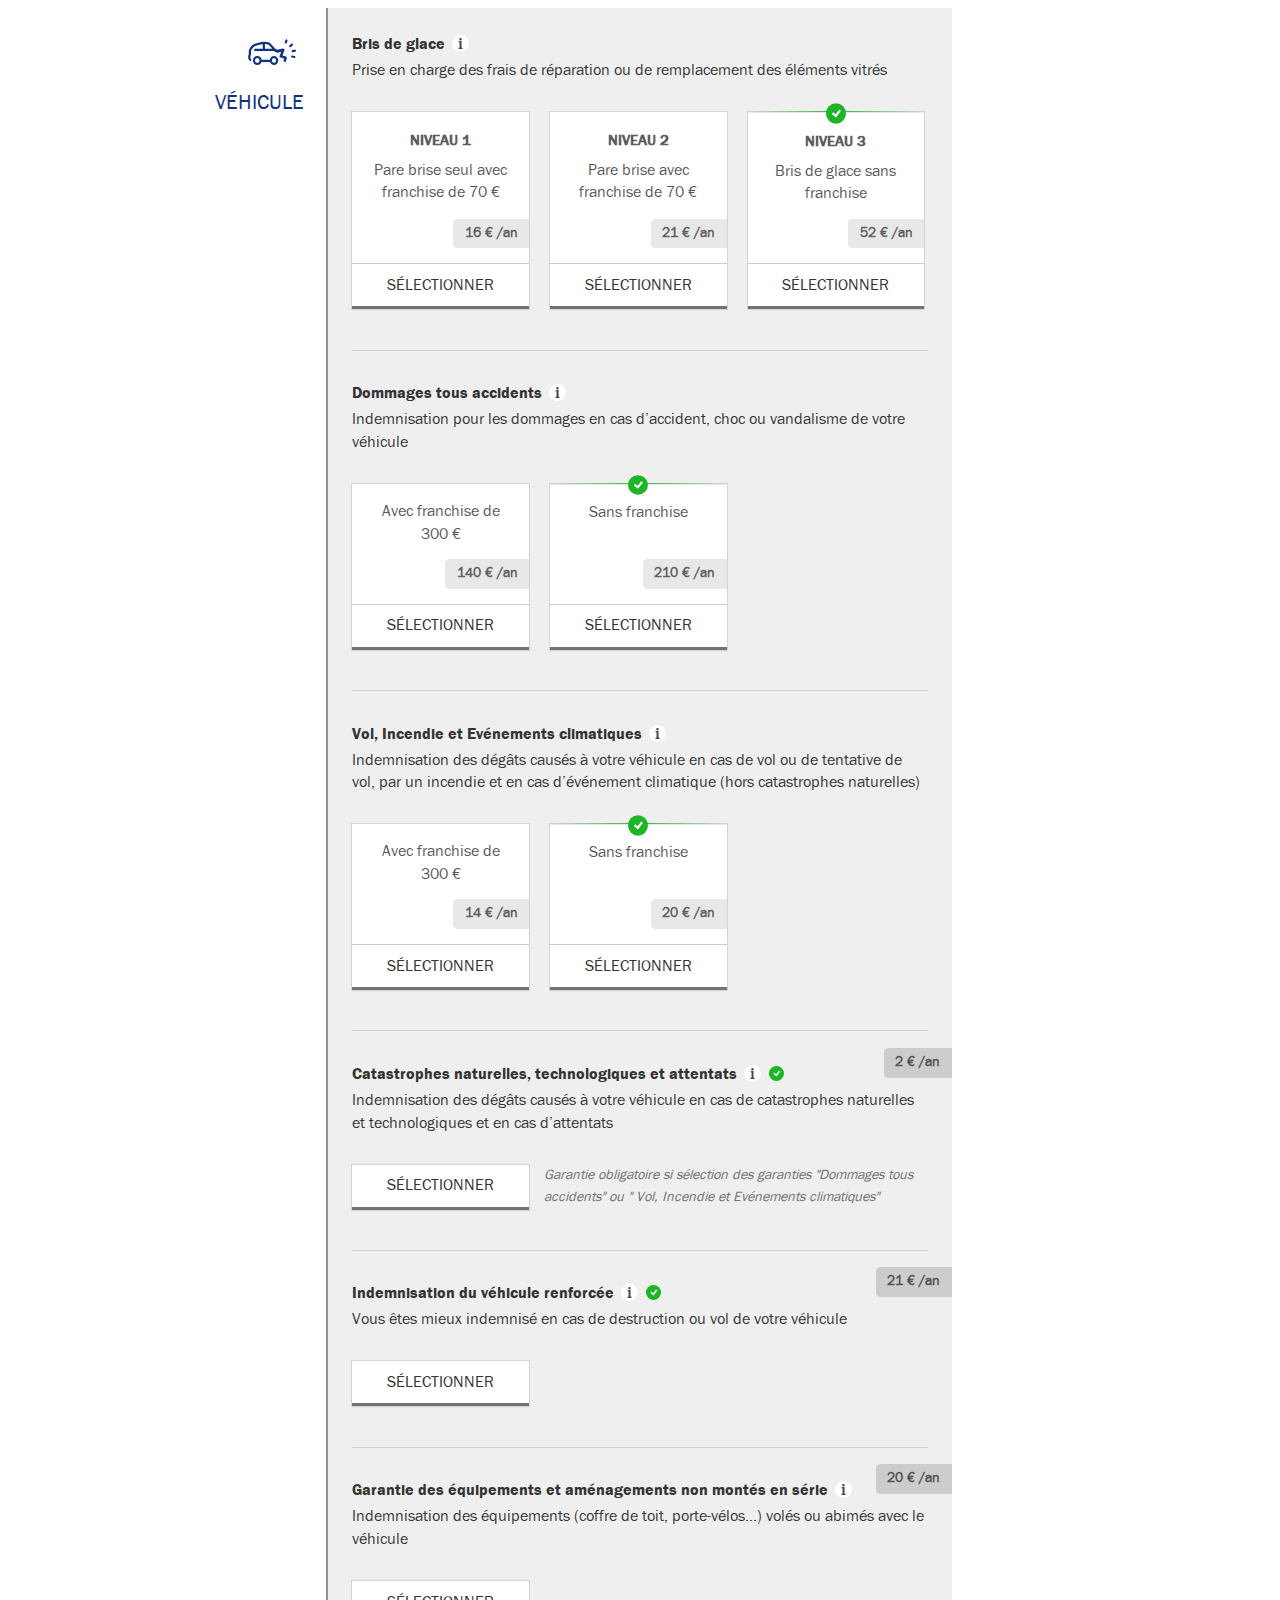
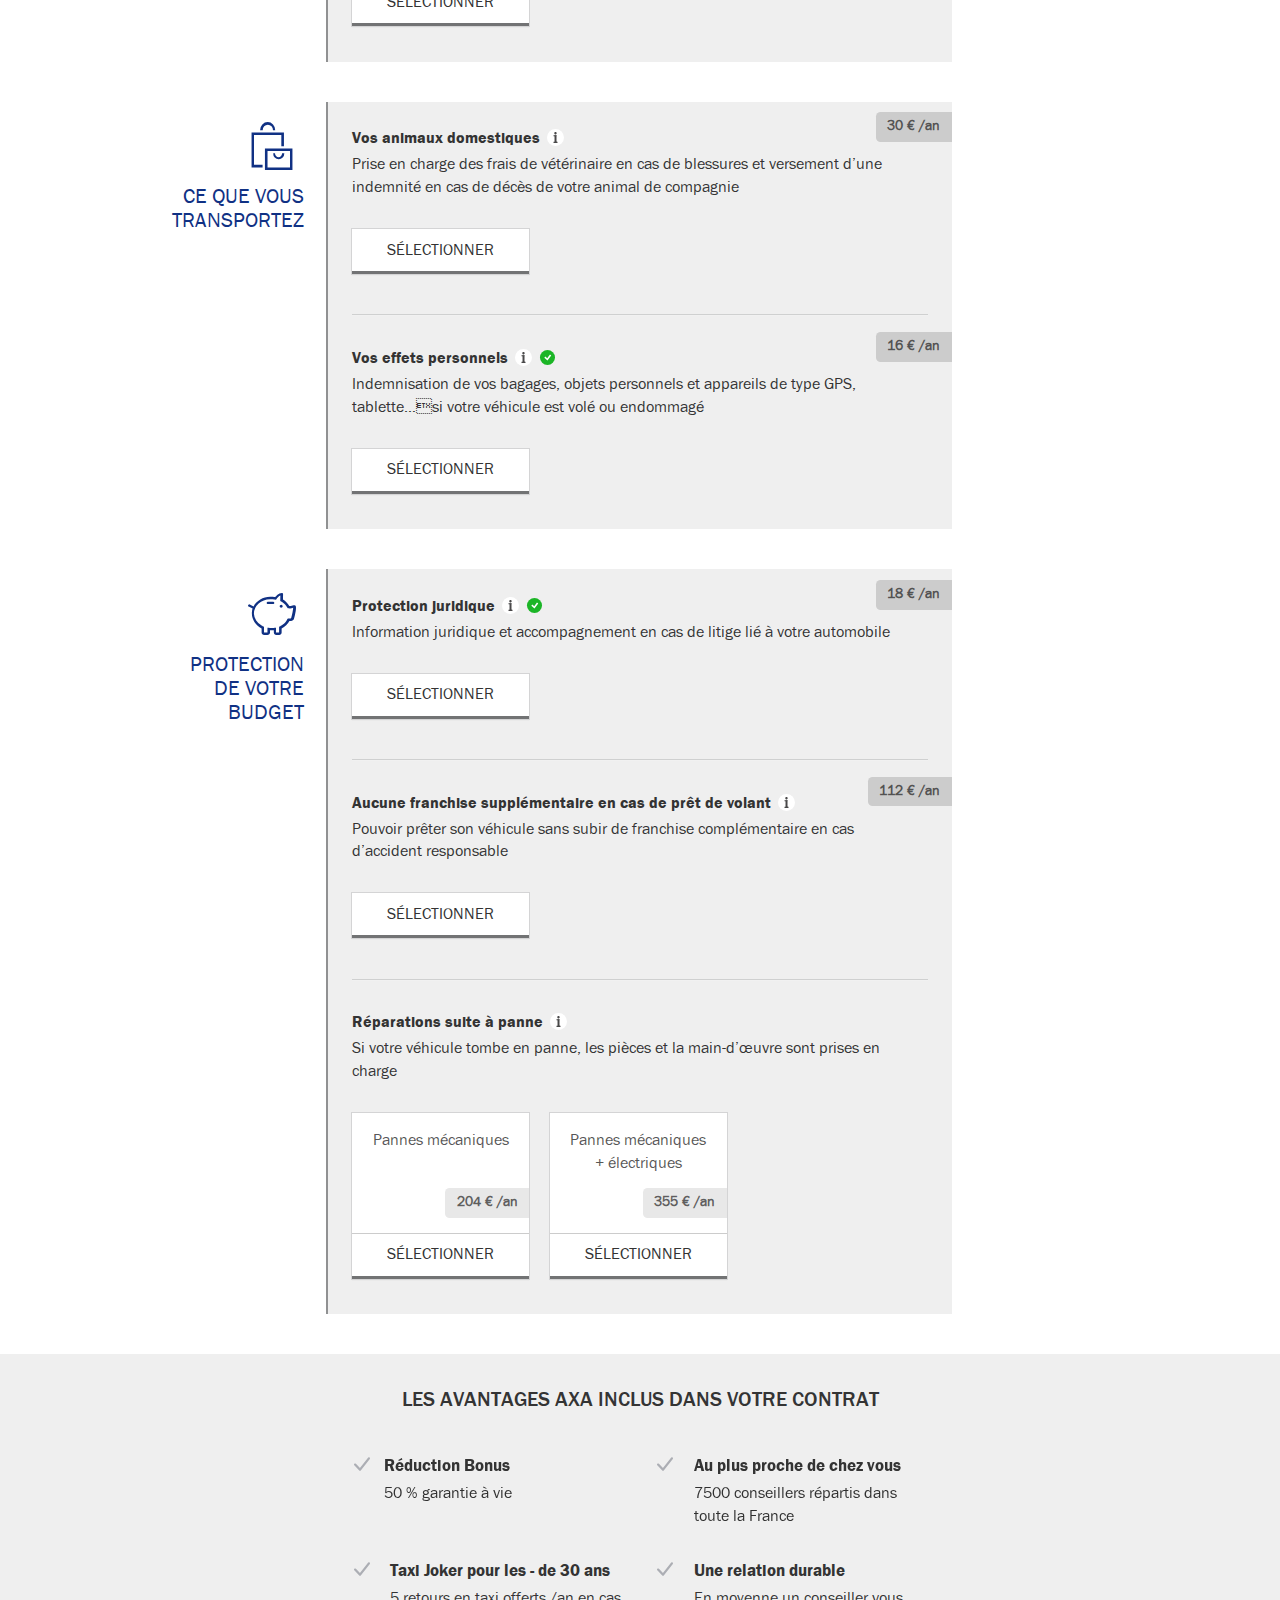
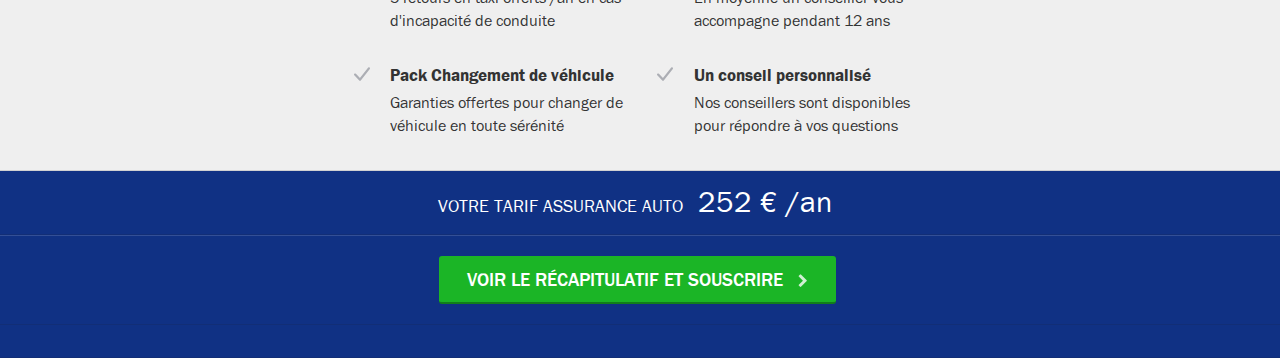
==== commit 95bfdd12: "modification scenario 1, 1bis, 3,5" ====
--- a/scenario1.html
+++ b/scenario1.html
@@ -434,7 +434,7 @@
 Nous prenons en charge l’organisation et les frais de taxi, train ou avion pour vous ramener chez vous et ensuite pour venir récupérer votre véhicule une fois réparé. Si vous préférez attendre sur place que votre véhicule soit réparé, nous organisons et prenons en charge les nuits d’hôtel (jusqu’à 2 nuits).
             </div>
           </h4>
-          <p>Dépannage ou remorquage du véhicule et rapatriement des personnes à leur domiciles</p>
+          <p>Dépannage ou remorquage du véhicule et rapatriement des personnes à leur domicile</p>
 
           <div class="ui three cards">
             <div class="ui card">
@@ -468,7 +468,7 @@
                   <div class="ui bulleted list">
                     <div class="item">en cas d’accident</div>
                     <div class="item">de vol</div>
-                    <div class="item">de panne de panne où que vous soyez</div>
+                    <div class="item">de panne où que vous soyez</div>
                   </div>
                 </div>
                 <div class="ui label">25 € /an</div>
@@ -491,7 +491,7 @@
                   <div class="ui bulleted list">
                     <div class="item">en cas d’accident</div>
                     <div class="item">de vol</div>
-                    <div class="item">de panne de panne où que vous soyez</div>
+                    <div class="item">de panne où que vous soyez</div>
                   </div>
                 </div>
                 <div class="description">
@@ -718,8 +718,8 @@
           <div class="ui fluid popup transition hidden">
             Votre véhicule vous est remboursé :
             <ul>
-              <li>à sa valeur d’achat  si le sinistre intervient durant les premières années   du véhicule (le nombre d’années est fonction du niveau choisi)</li>
-              <li>et à sa valeur marché majorée si le sinistre intervient au-delà </li>
+              <li>à sa valeur d’achat si le sinistre intervient durant les 3 premières années du véhicule</li>
+              <li>et à sa valeur marché + 15% si le sinistre intervient au-delà</li>
             </ul>
             La valeur d’achat correspond au prix auquel vous avez acheté votre véhicule.<br>
             La valeur marché correspond au prix auquel le véhicule aurait pu être vendu juste avant le sinistre. Elle est toujours déterminée par un expert.
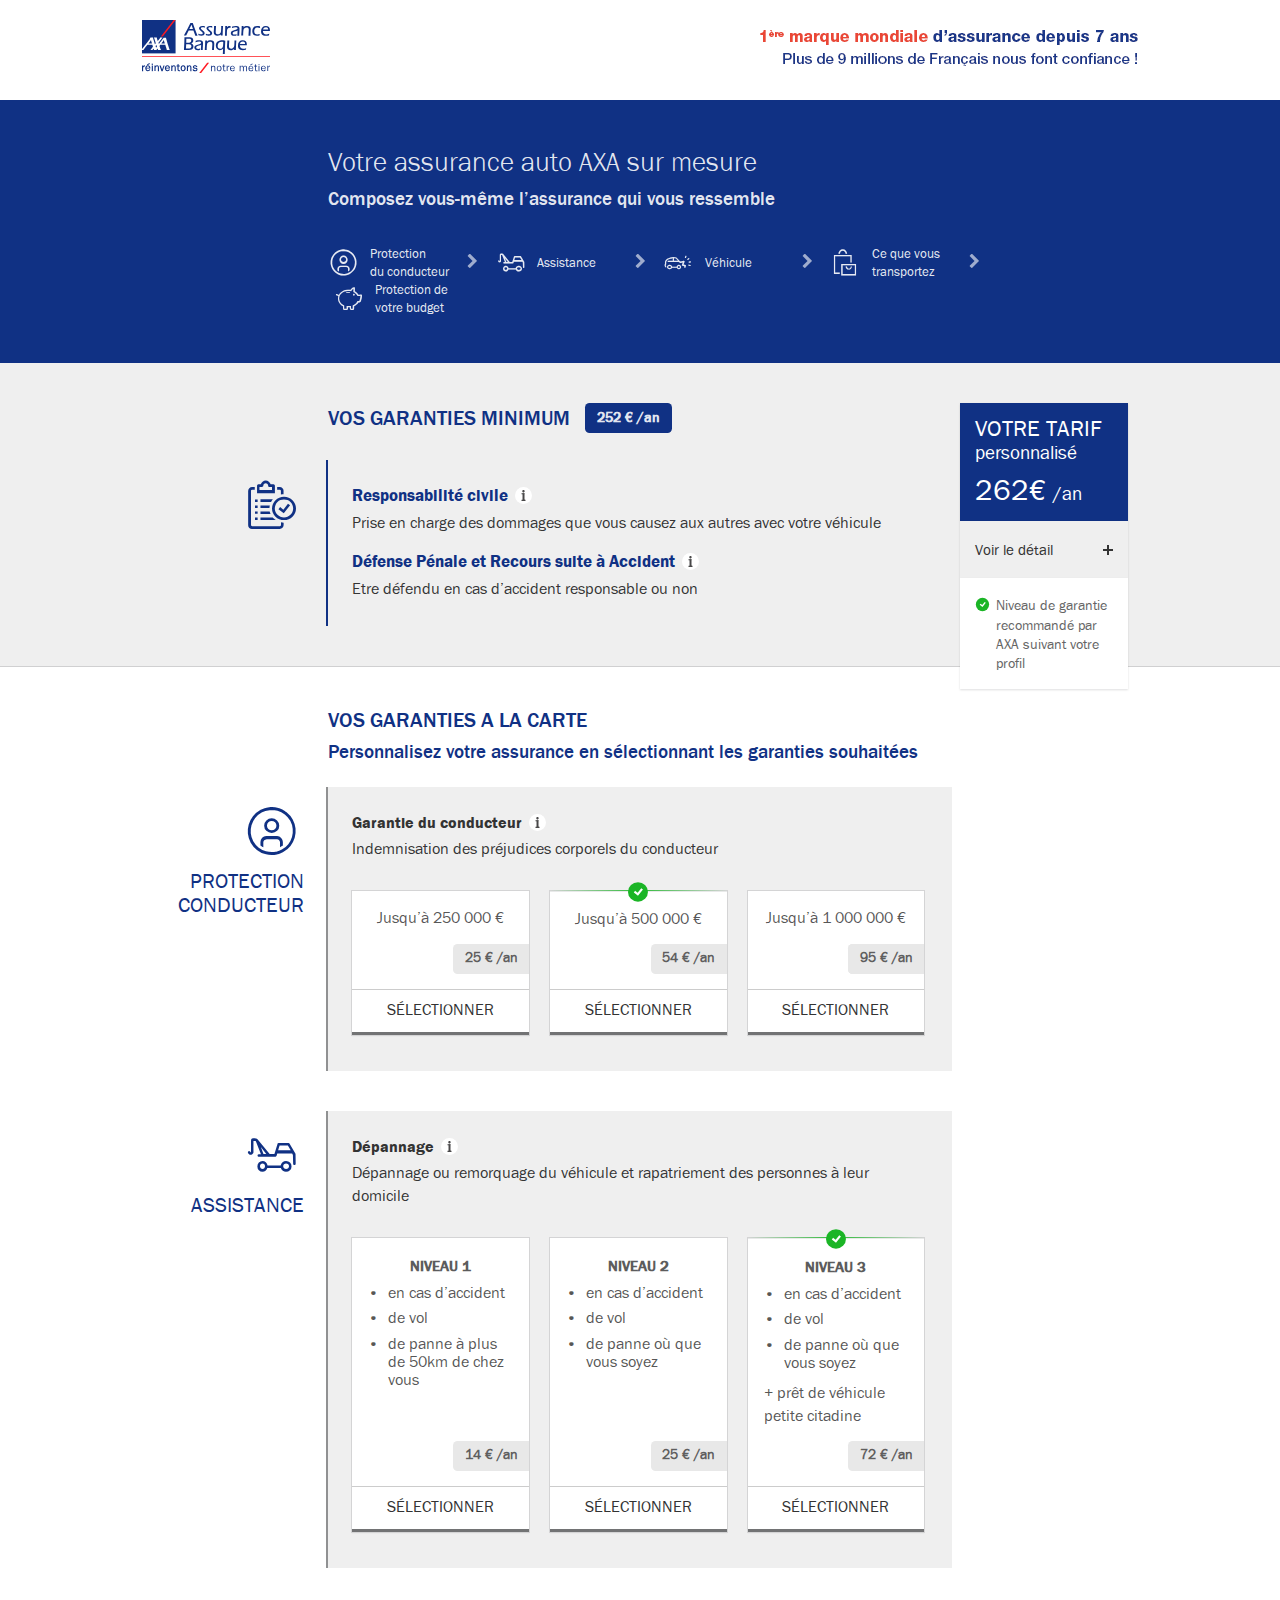
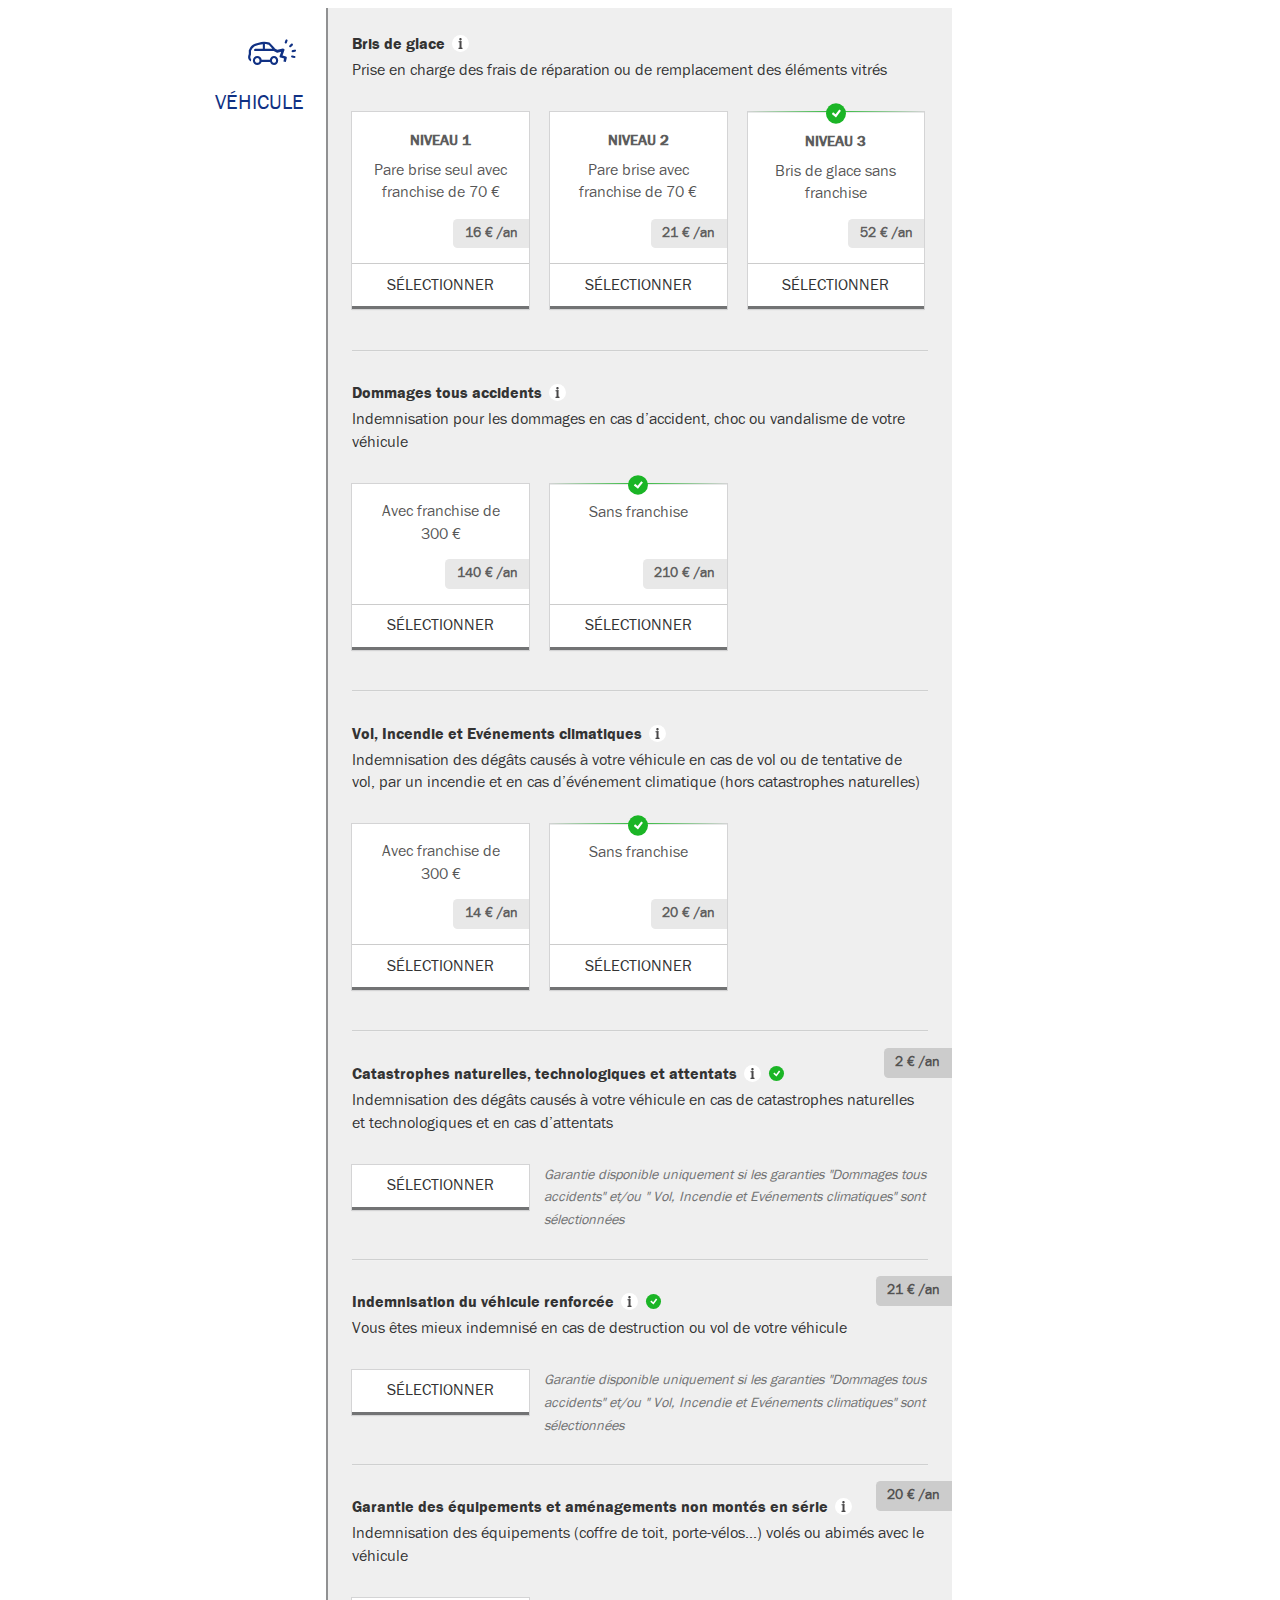
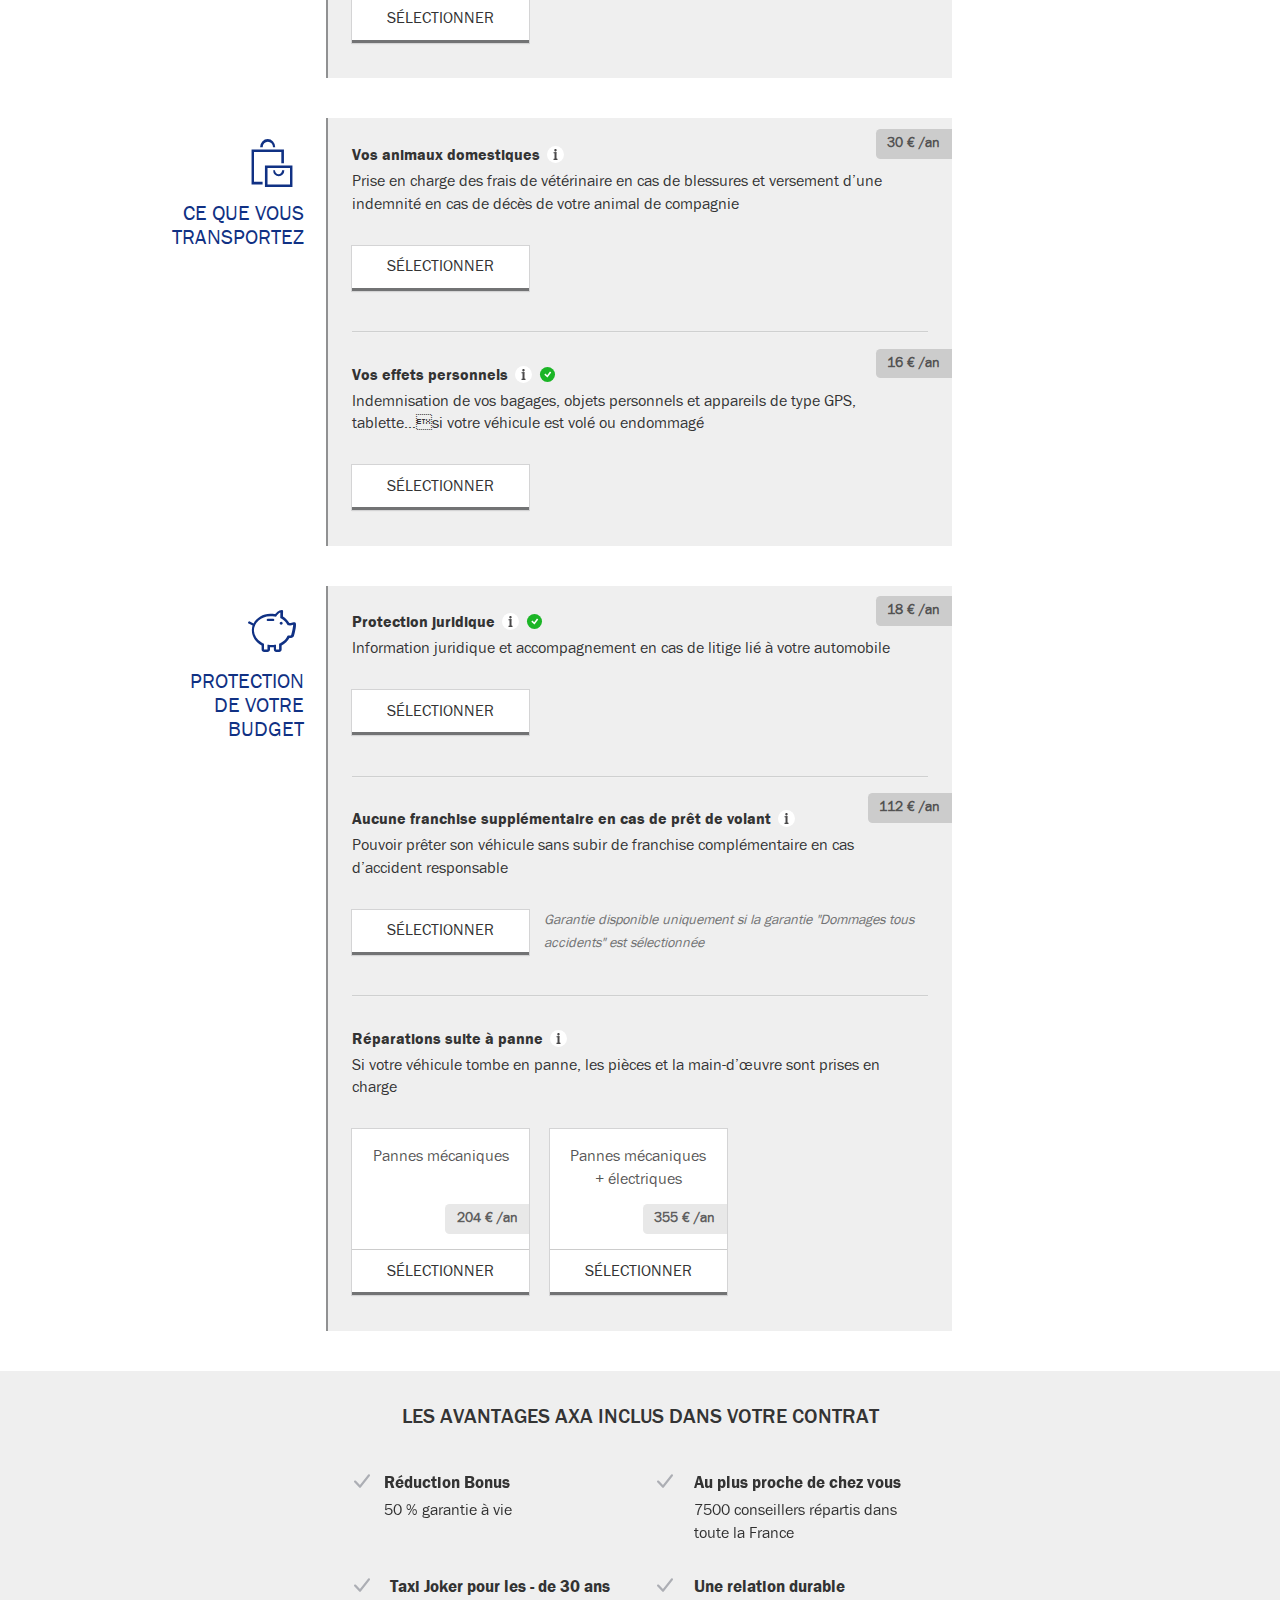
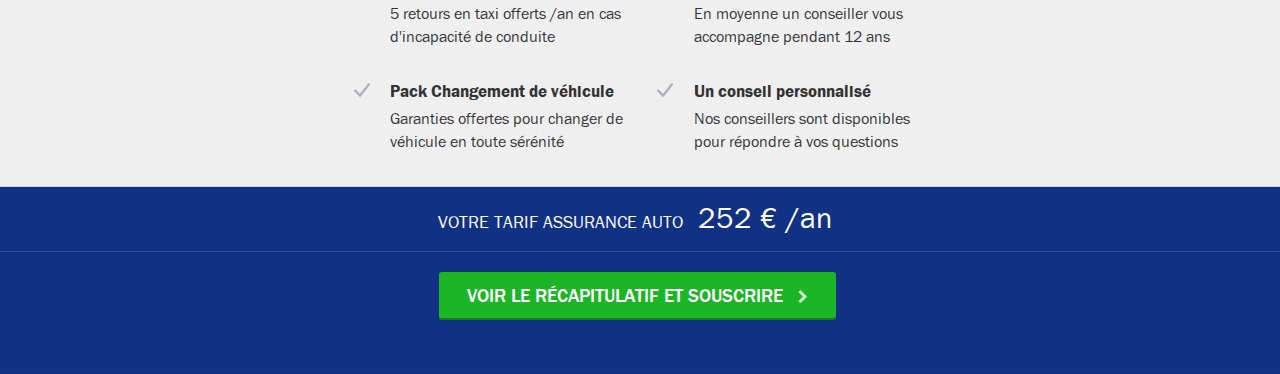
==== commit e455b027: "modifications et retours tous scénarios" ====
--- a/scenario1.html
+++ b/scenario1.html
@@ -702,7 +702,7 @@
           </div>
         </div>
           <div class="ui segment sideNote">
-            Garantie obligatoire si sélection des garanties "Dommages tous accidents" ou " Vol, Incendie et Evénements climatiques"
+            Garantie disponible uniquement si les garanties "Dommages tous accidents" et/ou " Vol, Incendie et Evénements climatiques" sont sélectionnées
           </div>
       </div>
     </div>
@@ -736,6 +736,9 @@
                 <label><span></span></label>
               </div>
             </div>
+          </div>
+          <div class="ui segment sideNote">
+            Garantie disponible uniquement si les garanties "Dommages tous accidents" et/ou " Vol, Incendie et Evénements climatiques" sont sélectionnées
           </div>
         </div>
       </div>
@@ -896,6 +899,9 @@
                 </div>
               </div>
             </div>
+            <div class="ui segment sideNote">
+              Garantie disponible uniquement si la garantie "Dommages tous accidents" est sélectionnée
+            </div>
           </div>
         </div>
         <!-- FIN D'UNE SECTION OFFRE -->
@@ -906,7 +912,7 @@
         <h4>Réparations suite à panne
           <img src="images/information_colored.svg" id="specificIcon" class="iconInfo pop" data-variation="inverted" data-position="top center" >
           <div class="ui fluid popup transition hidden">
-            Cette garantie s’applique jusqu’au 100 000ème km du véhicule.
+            Nous prenons en charge vos réparations suite à une panne mécanique et/ou électrique jusqu’au 100 000<sup>ème</sup> km de votre véhicule.
           </div>
         </h4>
         <p>Si votre véhicule tombe en panne, les pièces et la main-d’œuvre sont prises en charge</p>
@@ -1070,7 +1076,7 @@
   <h3>VOTRE TARIF ASSURANCE AUTO  <span>252 € /an<span></h3>
   <div class="ui section inverted divider"></div>
   <button class="big ui green button cta">
-    Voir le récapitulatif et souscrire  <i class="chevron right icon"></i>
+    voir le récapitulatif et souscrire  <i class="chevron right icon"></i>
   </button>
 
   <!-- Modal souscription -->
@@ -1154,7 +1160,7 @@
       <h3>VOTRE TARIF ASSURANCE AUTO  <span>252 € /an<span></h3>
       <div class="ui section inverted divider"></div>
       <button class="big ui green button cta">
-        Voir le récapitulatif et souscrire  <i class="chevron right icon"></i>
+        Valider la sélection et souscrire  <i class="chevron right icon"></i>
       </button>
     </div>
   </div>
--- a/css/scenario1.css
+++ b/css/scenario1.css
@@ -472,6 +472,11 @@
   box-shadow: 0px 1px 1px 0px #d4d4d5, 0px 0px 0px 1px #d4d4d5;
   border-bottom: 3px solid #727374;
 }
+
+.garanties .ui.segment .ui.three.cards > .card.buttonStandAlone{
+  max-height:45px;
+}
+
 
 .garanties .ui.segment .ui.three.cards > .recommandation{
   position:relative;
@@ -778,6 +783,14 @@
   background: #14971d;
 }
 
+.garanties .ui.right.rail .ui.segment.selectionneur p.mention{
+  display: block;
+  margin-top: 7px;
+  opacity: 0.8;
+  font-size: 12px;
+  line-height: auto;
+}
+
 
 .garanties .ui.right.rail h5{
   font-family: 'urwfranklingothicw02regular';
@@ -885,6 +898,10 @@
 .ui.dimmer .ui.modal .ui.basic.table thead th{
   padding-top: 25px;
   font-family: 'urwfranklingothicw02medium';
+}
+
+.ui.dimmer .ui.modal .ui.basic.table thead th.first{
+  /* padding-top: 10px; */
 }
 
 .ui.modal .ui.basic.table thead th.first{
@@ -998,14 +1015,16 @@
 
 .ui.modal .cartTableWrapper{
   position: relative;
-  margin-top: 50px;
-  height: 450px;
-  max-height: 450px;
+  /* margin-top: 50px; */
+  height: 400px;
+  max-height: 400px;
   overflow:auto;
+  padding-top: 40px;
 }
 
 .ui.dimmer .ui.modal .cartTableWrapper{
   padding: 40px;
+  padding-top: 70px;
 }
 
 .mCS-dark.mCSB_scrollTools .mCSB_dragger .mCSB_dragger_bar{
